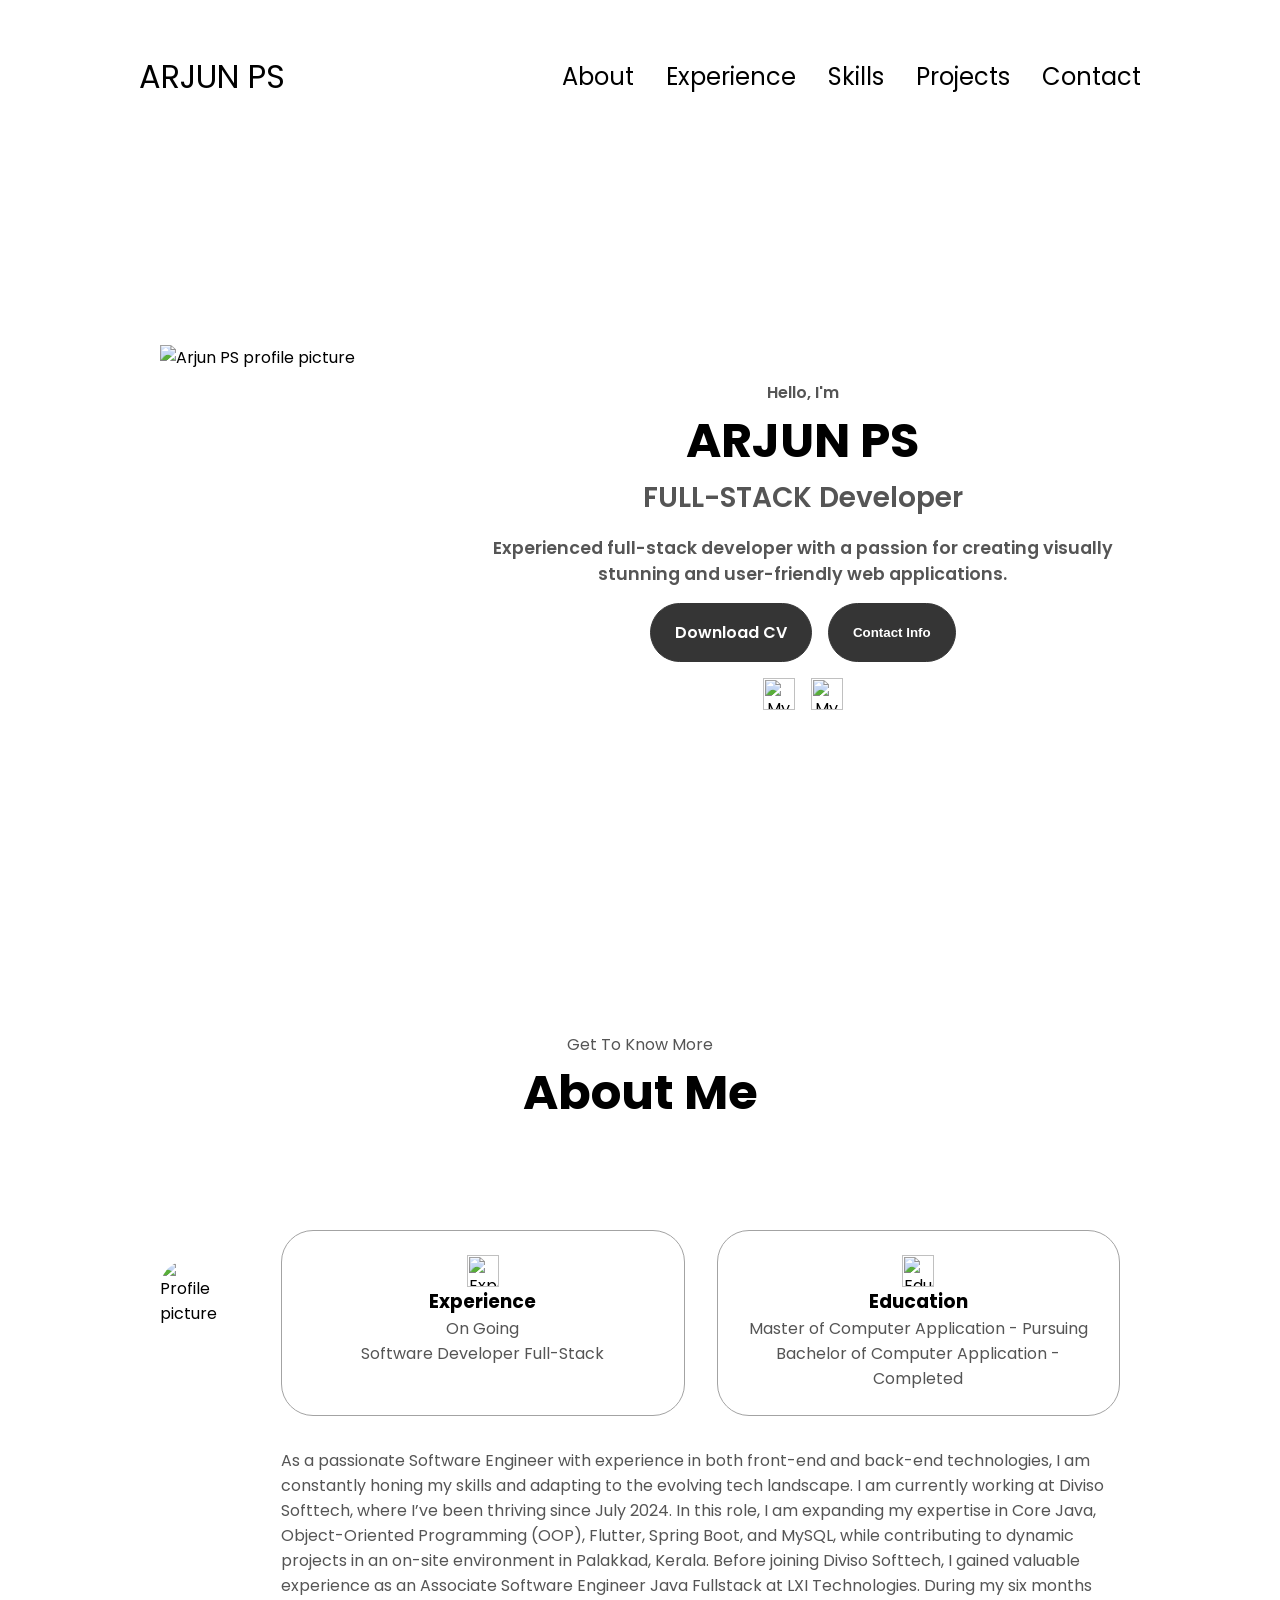
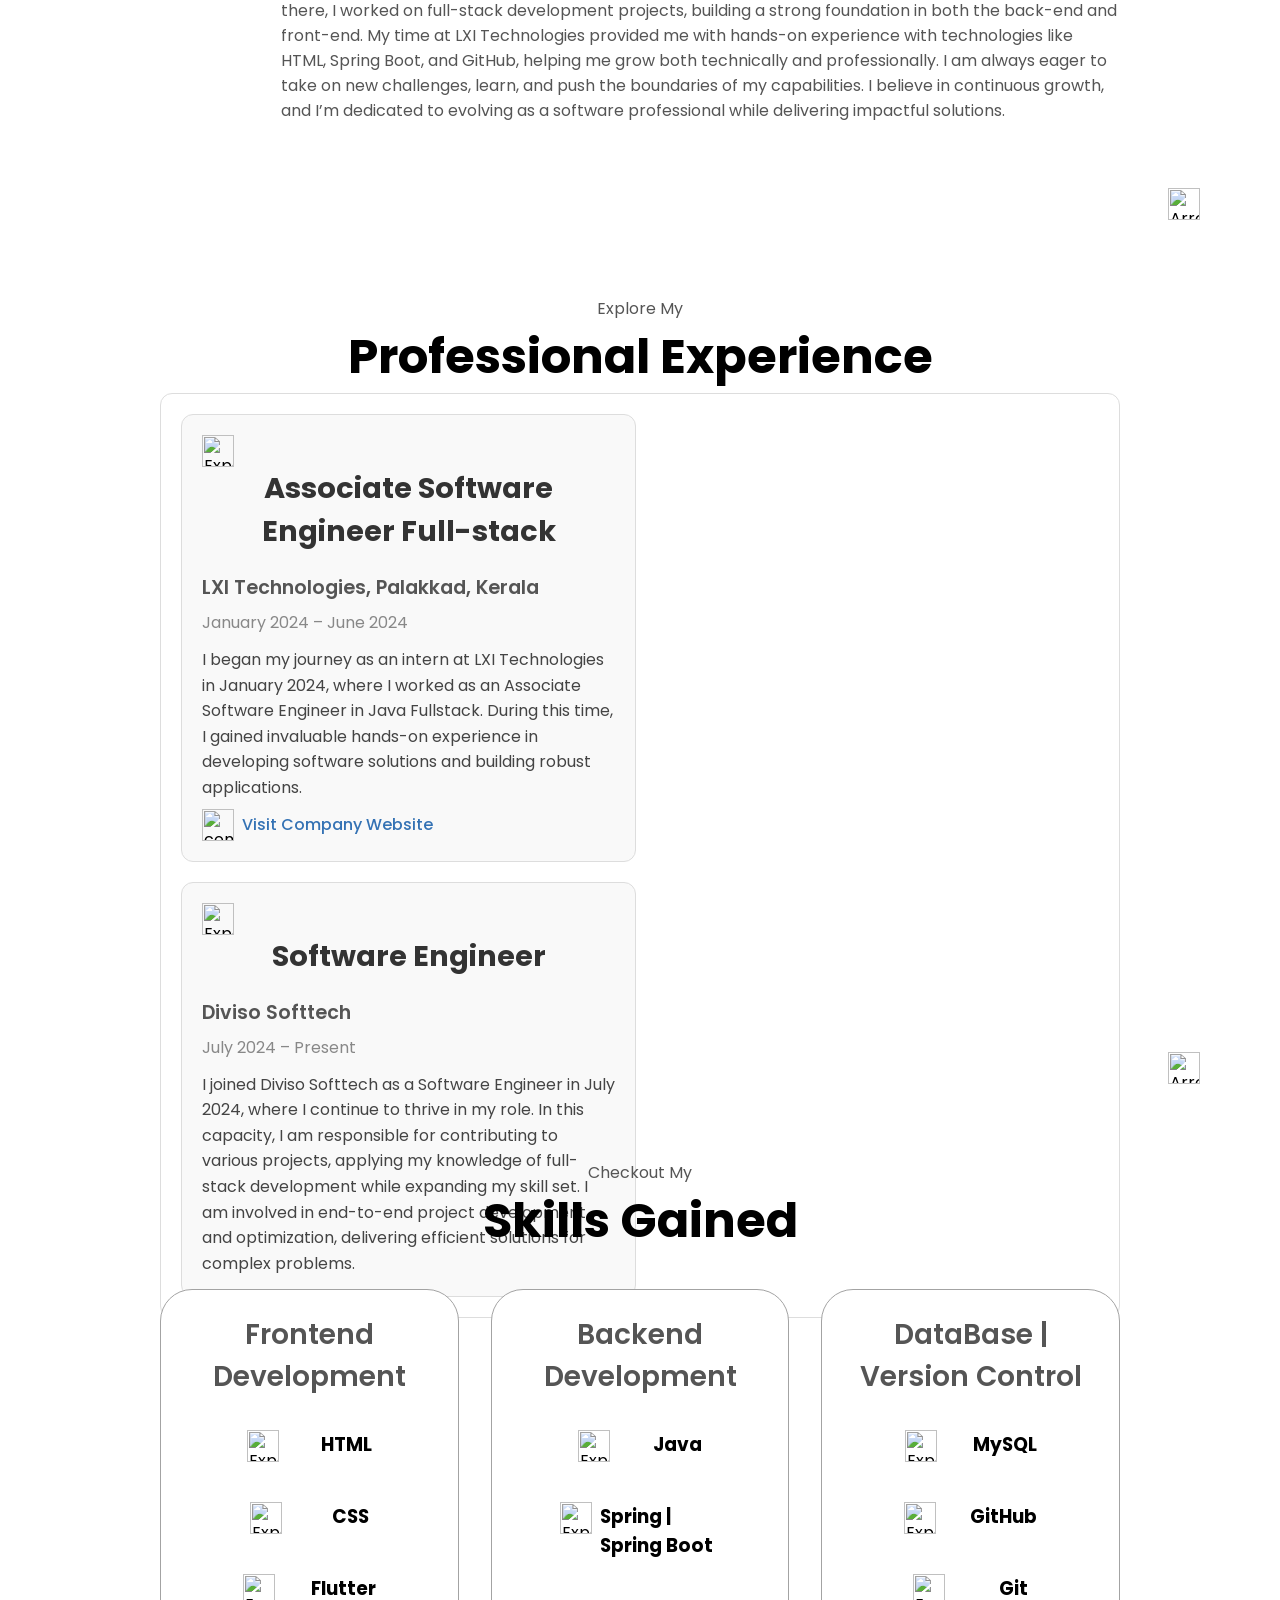
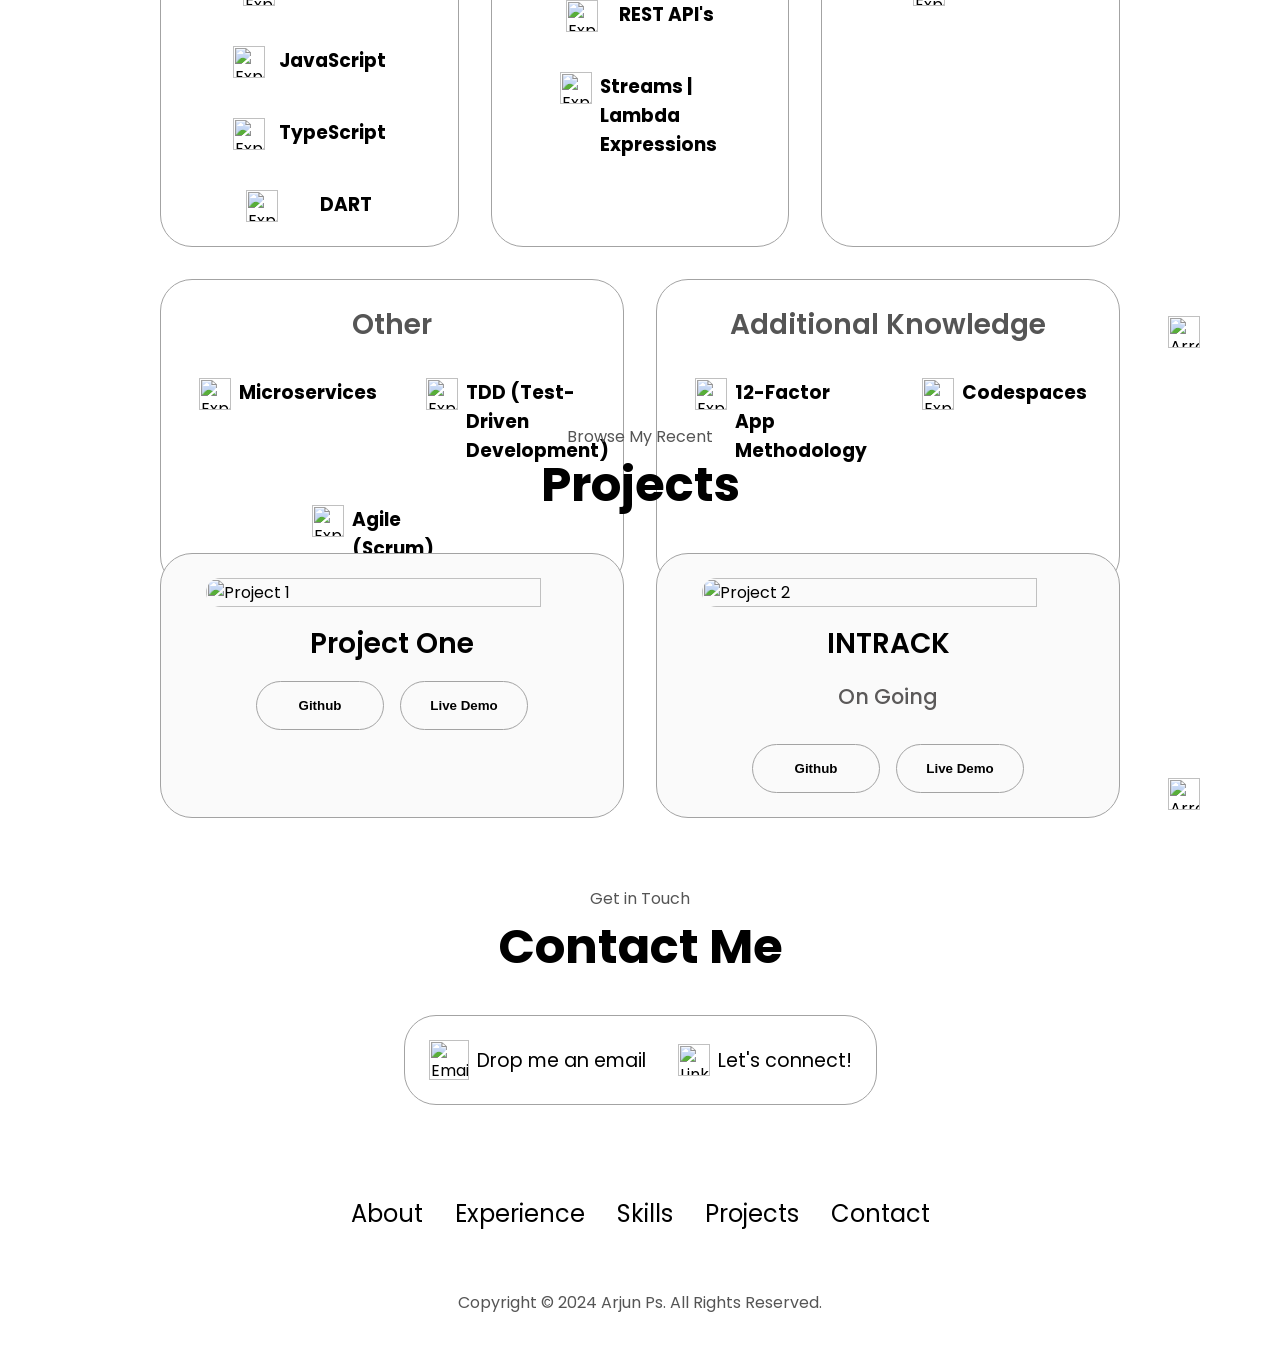
==== portfolioProf/src/main/resources/static/index.html @ aa5c96aa "portfolio updated" ====
<html>
  <head>
    <meta charset="UTF-8" />
    <meta http-equiv="X-UA-Compatible" content="IE=edge" />
    <meta name="viewport" content="width=device-width, initial-scale=1.0" />
    <title>Portfolio | ARJUN</title>
    <link rel="stylesheet" href="style.css" />
    <link rel="stylesheet" href="mediaqueries.css" />
  </head>
  <body>
    <nav id="desktop-nav">
      <div class="logo">ARJUN PS</div>
      <div>
        <ul class="nav-links">
          <li><a href="#about">About</a></li>
          <li><a href="#experience">Experience</a></li>
          <li><a href="#skills">Skills</a></li>
          <li><a href="#projects">Projects</a></li>
          <li><a href="#contact">Contact</a></li>
        </ul>
      </div>
    </nav>
    <nav id="hamburger-nav">
      <div class="logo">ARJUN</div>
      <div class="hamburger-menu">
        <div class="hamburger-icon" onclick="toggleMenu()">
          <span></span>
          <span></span>
          <span></span>
          <span></span>
        </div>
        <div class="menu-links">
          <li><a href="#about" onclick="toggleMenu()">About</a></li>
          <li><a href="#experience" onclick="toggleMenu()">Experience</a></li>
          <li><a href="#skills" onclick="toggleMenu()">Skills</a></li>
          <li><a href="#projects" onclick="toggleMenu()">Projects</a></li>
          <li><a href="#contact" onclick="toggleMenu()">Contact</a></li>
        </div>
      </div>
    </nav>
    <section id="profile">
      <div class="section__pic-container">
        <img src="/assets/profile-pic.png" alt="Arjun PS profile picture" />
      </div>
      <div class="section__text">
          <p class="section__text__p1">Hello, I'm</p>
          <h1 class="title">ARJUN PS</h1>
          <p class="section__text__p2">FULL-STACK Developer</p>
          <p class="section__text__p3">Experienced full-stack developer with a passion for creating visually stunning and user-friendly web applications.</p>
              <div class="btn-container">
                  <a href="/assets/Resume.ARJUN.pdf" class="btn btn-color-1" download="Resume_ARJUN.pdf"> Download CV </a>
                  <button class="btn btn-color-1" onclick="location.href='./#contact'"> Contact Info </button>
              </div>

        <div id="socials-container">
          <img
            src="/assets/linkedin.png"
            alt="My LinkedIn profile"
            class="icon"
            onclick="location.href='https://linkedin.com/in/arjun-ps-5a3890234'"
          />
          <img
            src="/assets/github.png"
            alt="My Github profile"
            class="icon"
            onclick="location.href='https://github.com/Arjun7945'"
          />
        </div>
      </div>
    </section>

    <!-- ABOUT SECTION -->

    <section id="about">
      <p class="section__text__p1">Get To Know More</p>
      <h1 class="title">About Me</h1>
      <div class="section-container">
        <div class="section__pic-container">
          <img
            src="/assets/about-pic.jpg"
            alt="Profile picture"
            class="about-pic"
          />
        </div>
        <div class="about-details-container">
          <div class="about-containers">
            <div class="details-container">
              <img
                src="/assets/experience.png"
                alt="Experience icon"
                class="icon"
              />
              <h3>Experience</h3>
              <p>On Going <br />Software Developer Full-Stack</p>
            </div>
            <div class="details-container">
              <img
                src="/assets/education.png"
                alt="Education icon"
                class="icon"
              />
              <h3>Education</h3>
              <p>Master of Computer Application - Pursuing<br />Bachelor of Computer Application - Completed</p>
            </div>
          </div>
          <div class="text-container">
            <p>
                As a passionate Software Engineer with experience in both front-end and back-end technologies, I am constantly honing my skills and adapting to the evolving tech landscape. I am currently working at Diviso Softtech, where I’ve been thriving since July 2024. In this role, I am expanding my expertise in Core Java, Object-Oriented Programming (OOP), Flutter, Spring Boot, and MySQL, while contributing to dynamic projects in an on-site environment in Palakkad, Kerala.
                Before joining Diviso Softtech, I gained valuable experience as an Associate Software Engineer Java Fullstack at LXI Technologies. During my six months there, I worked on full-stack development projects, building a strong foundation in both the back-end and front-end. My time at LXI Technologies provided me with hands-on experience with technologies like HTML, Spring Boot, and GitHub, helping me grow both technically and professionally.
                I am always eager to take on new challenges, learn, and push the boundaries of my capabilities. I believe in continuous growth, and I’m dedicated to evolving as a software professional while delivering impactful solutions.
            </p>
          </div>
        </div>
      </div>
      <img
        src="/assets/arrow.png"
        alt="Arrow icon"
        class="icon arrow"
        onclick="location.href='./#experience'"/>
    </section>

    <!-- EXPERIENCE SECTION -->

    <section id="experience">
      <p class="section__text__p1">Explore My</p>
      <h1 class="title">Professional Experience</h1>
      <div class="professional-experience">
          <div class="experience-container">
              <!-- FIRST EXPERIENCE -->
              <div class="experience-item">
                  <div class="experience-icon">
                      <img src="/assets/checkmark.png" alt="Experience Icon 1" class="icon">
                  </div>
                  <div class="experience-content">
                      <h3 class="job-title">Associate Software Engineer Full-stack</h3>
                      <h4 class="company-name">LXI Technologies, Palakkad, Kerala</h4>
                      <p class="job-duration">January 2024 – June 2024</p>
                      <p class="job-description">
                          I began my journey as an intern at LXI Technologies in January 2024, where I worked as an Associate
                          Software Engineer in Java Fullstack. During this time, I gained invaluable hands-on experience in developing
                          software solutions and building robust applications.
                      </p>
                      <div class="company-info">
                        <img src="/assets/company.webp" alt="company logo" class="icon">
                        <a href="https://www.lxisoft.com" class="company-link" target="_blank">Visit Company Website</a>
                      </div>                      
                  </div>
              </div>
              <!-- SECOND EXPERIENCE -->
              <div class="experience-item">
                  <div class="experience-icon">
                      <img src="/assets/checkmark.png" alt="Experience Icon 2" class="icon">
                  </div>
                  <div class="experience-content">
                      <h3 class="job-title">Software Engineer</h3>
                      <h4 class="company-name">Diviso Softtech</h4>
                      <p class="job-duration">July 2024 – Present</p>
                      <p class="job-description">
                          I joined Diviso Softtech as a Software Engineer in July 2024, where I continue to thrive in my role.
                          In this capacity, I am responsible for contributing to various projects, applying my knowledge of
                          full-stack development while expanding my skill set. I am involved in end-to-end project development
                          and optimization, delivering efficient solutions for complex problems.
                      </p>
                  </div>
              </div>
          </div>
      </div>
      <img
      src="/assets/arrow.png"
      alt="Arrow icon"
      class="icon arrow experience-arrow"
      onclick="location.href='./#skills'"
    />    
  </section>

      <!-- SKILLS SECTION -->

<section id="skills">
  <p class="section__text__p1">Checkout My</p>
  <h1 class="title">Skills Gained</h1>
  <div class="experience-details-container">
    <div class="about-containers">
      <div class="details-container">
        <h2 class="experience-sub-title">Frontend Development</h2>
        <div class="article-container">
          <article>
            <img src="/assets/checkmark.png" alt="Experience icon" class="icon" />
            <div>
              <h3>HTML</h3>
            </div>
          </article>
          <article>
            <img src="/assets/checkmark.png" alt="Experience icon" class="icon" />
            <div>
              <h3>CSS</h3>
            </div>
          </article>
          <article>
            <img src="/assets/checkmark.png" alt="Experience icon" class="icon" />
            <div>
              <h3>Flutter</h3>
            </div>
          </article>
          <article>
            <img src="/assets/checkmark.png" alt="Experience icon" class="icon" />
            <div>
              <h3>JavaScript</h3>
            </div>
          </article>
          <article>
            <img src="/assets/checkmark.png" alt="Experience icon" class="icon" />
            <div>
              <h3>TypeScript</h3>
            </div>
          </article>
          <article>
            <img src="/assets/checkmark.png" alt="Experience icon" class="icon" />
            <div>
              <h3>DART</h3>
            </div>
          </article>
        </div>
      </div>

      <div class="details-container">
        <h2 class="experience-sub-title">Backend Development</h2>
        <div class="article-container">
          <article>
            <img src="/assets/checkmark.png" alt="Experience icon" class="icon" />
            <div>
              <h3>Java</h3>
            </div>
          </article>
          <article>
            <img src="/assets/checkmark.png" alt="Experience icon" class="icon" />
            <div>
              <h3>Spring | Spring Boot</h3>
            </div>
          </article>
          <article>
            <img src="/assets/checkmark.png" alt="Experience icon" class="icon" />
            <div>
              <h3>REST API's</h3>

            </div>
          </article>
          <article>
            <img src="/assets/checkmark.png" alt="Experience icon" class="icon" />
            <div>
              <h3>Streams | Lambda Expressions</h3>
            </div>
          </article>
        </div>
      </div>

      <div class="details-container">
        <h2 class="experience-sub-title">DataBase | Version Control</h2>
        <div class="article-container">
          <article>
            <img src="/assets/checkmark.png" alt="Experience icon" class="icon" />
            <div>
              <h3>MySQL</h3>
            </div>
          </article>
          <article>
            <img src="/assets/checkmark.png" alt="Experience icon" class="icon" />
            <div>
              <h3>GitHub</h3>
            </div>
          </article>
          <article>
            <img src="/assets/checkmark.png" alt="Experience icon" class="icon" />
            <div>
              <h3>Git</h3>
            </div>
          </article>
        </div>
      </div>

      <div class="details-container">
        <h2 class="experience-sub-title">Other</h2>
        <div class="article-container">
          <article>
            <img src="/assets/checkmark.png" alt="Experience icon" class="icon" />
            <div>
              <h3>Microservices</h3>
            </div>
          </article>
          <article>
            <img src="/assets/checkmark.png" alt="Experience icon" class="icon" />
            <div>
              <h3>TDD (Test-Driven Development)</h3>
            </div>
          </article>
          <article>
            <img src="/assets/checkmark.png" alt="Experience icon" class="icon" />
            <div>
              <h3>Agile (Scrum)</h3>
            </div>
          </article>
        </div>
      </div>

      <div class="details-container">
        <h2 class="experience-sub-title">Additional Knowledge</h2>
        <div class="article-container">
          <article>
            <img src="/assets/checkmark.png" alt="Experience icon" class="icon" />
            <div>
              <h3>12-Factor App Methodology</h3>
            </div>
          </article>
          <article>
            <img src="/assets/checkmark.png" alt="Experience icon" class="icon" />
            <div>
              <h3>Codespaces</h3>
            </div>
          </article>
        </div>
      </div>
    </div>
    <img
    src="/assets/arrow.png"
    alt="Arrow icon"
    class="icon arrow"
    onclick="location.href='./#projects'"
  />
</section>

<!-- PROJECT SECTION -->
<section id="projects">
  <p class="section__text__p1">Browse My Recent</p>
  <h1 class="title">Projects</h1>
  <div class="experience-details-container">
    <div class="about-containers">
      <div class="details-container color-container">
        <div class="article-container">
          <img src="/assets/project-4.webp" alt="Project 1" class="project-img" />
        </div>
        <h2 class="experience-sub-title project-title">Project One</h2>
        <div class="btn-container">
          <button class="btn btn-color-2 project-btn" onclick="showPopupMessageForNEW()">
            Github
          </button>
          <button class="btn btn-color-2 project-btn" onclick="showPopupMessageForNEW()">
            Live Demo
          </button>
        </div>
      </div>
      <div class="details-container color-container">
        <div class="article-container">
          <img src="/assets/project-2.png" alt="Project 2" class="project-img" />
        </div>
        <h2 class="experience-sub-title project-title">INTRACK</h2>
        <h3 style="font-size: 1.3rem; font-weight: 500; color: rgb(91, 89, 89); margin-bottom: 2rem; text-align: center;"> On Going </h3>
        <div class="btn-container">
          <button class="btn btn-color-2 project-btn" onclick="showPopupMessageForIntrack()">
            Github
          </button>
          <button class="btn btn-color-2 project-btn" onclick="showPopupMessageForIntrack()">
            Live Demo
          </button>
        </div>
      </div>
    </div>
  </div>
  <img src="/assets/arrow.png" alt="Arrow icon" class="icon arrow" onclick="location.href='./#contact'" />
</section>

<!-- Custom Alert Modal -->
<div id="custom-alert" class="custom-alert">
  <div class="custom-alert-content">
    <span id="alert-message-text"></span>
    <span class="custom-alert-close" onclick="closeCustomAlert()">&#x2715;</span> <!-- Close button (X) -->
  </div>
</div>


<!-- CONTACT SECTION -->
<section id="contact">
  <p class="section__text__p1">Get in Touch</p>
  <h1 class="title">Contact Me</h1>
  <div class="contact-info-upper-container">
    <div class="contact-info-container">
      <img src="/assets/email.png" alt="Email icon" class="icon contact-icon email-icon" />
      <p><a href="mailto:arjunarjups111@gmail.com">Drop me an email</a></p>
    </div>
    <div class="contact-info-container">
      <img src="/assets/linkedin.png" alt="LinkedIn icon" class="icon contact-icon" />
      <p><a href="https://linkedin.com/in/arjun-ps-5a3890234" target="_blank">Let's connect!</a></p>
    </div>
  </div>
</section>
<footer>
  <nav>
    <div class="nav-links-container">
      <ul class="nav-links">
        <li><a href="#about">About</a></li>
        <li><a href="#experience">Experience</a></li>
        <li><a href="#skills">Skills</a></li>
        <li><a href="#projects">Projects</a></li>
        <li><a href="#contact">Contact</a></li>
      </ul>
    </div>
  </nav>
  <p>Copyright &#169; 2024 Arjun Ps. All Rights Reserved.</p>
</footer>
<script src="script.js"></script>
</body>
</html>
---- portfolioProf/src/main/resources/static/style.css ----
/* GENERAL */

@import url("https://fonts.googleapis.com/css2?family=Poppins:wght@300;400;500;600&display=swap");

* {
  margin: 0;
  padding: 0;
}

body {
  font-family: "Poppins", sans-serif;
}

html {
  scroll-behavior: smooth;
}

p {
  color: rgb(85, 85, 85);
}

/* TRANSITION */

a,
.btn {
  transition: all 300ms ease;
}

/* DESKTOP NAV */

nav,
.nav-links {
  display: flex;
}

nav {
  justify-content: space-around;
  align-items: center;
  height: 17vh;
}

.nav-links {
  gap: 2rem;
  list-style: none;
  font-size: 1.5rem;
}

a {
  color: black;
  text-decoration: none;
  text-decoration-color: white;
}

a:hover {
  color: grey;
  text-decoration: underline;
  text-underline-offset: 1rem;
  text-decoration-color: rgb(181, 181, 181);
}

.logo {
  font-size: 2rem;
}

.logo:hover {
  cursor: default;
}

/* HAMBURGER MENU */

#hamburger-nav {
  display: none;
}

.hamburger-menu {
  position: relative;
  display: inline-block;
}

.hamburger-icon {
  display: flex;
  flex-direction: column;
  justify-content: space-between;
  height: 24px;
  width: 30px;
  cursor: pointer;
}

.hamburger-icon span {
  width: 100%;
  height: 2px;
  background-color: black;
  transition: all 0.3 ease-in-out;
}

.menu-links {
  position: absolute;
  top: 100%;
  right: 0;
  background-color: white;
  width: fit-content;
  max-height: 0;
  overflow: hidden;
  transition: all 0.3 ease-in-out;
}

.menu-links a {
  display: block;
  padding: 10px;
  text-align: center;
  font-size: 1.5rem;
  color: black;
  text-decoration: none;
  transition: all 0.3 ease-in-out;
}

.menu-links li {
  list-style: none;
}

.menu-links.open {
  max-height: 300px;
}

.hamburger-icon.open span:first-child {
  transform: rotate(45deg) translate(10px, 5px);
}

.hamburger-icon.open span:nth-child(2) {
  opacity: 0;
}

.hamburger-icon.open span:last-child {
  transform: rotate(-45deg) translate(10px, -5px);
}

.hamburger-icon span:first-child {
  transform: none;
}

.hamburger-icon span:first-child {
  opacity: 1;
}

.hamburger-icon span:first-child {
  transform: none;
}

/* SECTIONS */

section {
  padding-top: 4vh;
  height: 96vh;
  margin: 0 10rem;
  box-sizing: border-box;
  min-height: fit-content;
}

.section-container {
  display: flex;
}

/* PROFILE SECTION */

#profile {
  display: flex;
  justify-content: center;
  gap: 5rem;
  height: 80vh;
}

.section__pic-container {
  display: flex;
  height: 400px;
  width: 400px;
  margin: auto 0;
}

.section__text {
  align-self: center;
  text-align: center;
}

.section__text p {
  font-weight: 600;
}

.section__text__p1 {
  text-align: center;
}

.section__text__p2 {
  font-size: 1.75rem;
  margin-bottom: 1rem;
}
.section__text__p3 {
    font-size: 1.10rem;
    margin-bottom: 1rem;
}

.title {
  font-size: 3rem;
  text-align: center;
}

#socials-container {
  display: flex;
  justify-content: center;
  margin-top: 1rem;
  gap: 1rem;
}

/* ICONS */

.icon {
  cursor: pointer;
  height: 2rem;
}

/* BUTTONS */

.btn-container {
  display: flex;
  justify-content: center;
  gap: 1rem;
}

a.btn {
    text-decoration: none;
    display: inline-block; 
}
  
.btn {
  font-weight: 600;
  transition: all 300ms ease;
  padding: 1rem;
  width: 8rem;
  border-radius: 2rem;
}

.btn-color-1,
.btn-color-2 {
  border: rgb(53, 53, 53) 0.1rem solid;
}

.btn-color-1:hover,
.btn-color-2:hover {
  cursor: pointer;
}

.btn-color-1,
.btn-color-2:hover {
  background: rgb(53, 53, 53);
  color: white;
}

.btn-color-1:hover {
  background: rgb(0, 0, 0);
}

.btn-color-2 {
  background: none;
}

.btn-color-2:hover {
  border: rgb(255, 255, 255) 0.1rem solid;
}

.btn-container {
  gap: 1rem;
}

/* ABOUT SECTION */

#about {
  position: relative;
}

.about-containers {
  gap: 2rem;
  margin-bottom: 2rem;
  margin-top: 2rem;
}

.about-details-container {
  justify-content: center;
  flex-direction: column;
}

.about-containers,
.about-details-container {
  display: flex;
}

.about-pic {
  border-radius: 2rem;
}

.arrow {
  position: absolute;
  right: -5rem;
  bottom: 2.5rem;
}

.details-container {
  padding: 1.5rem;
  flex: 1;
  background: white;
  border-radius: 2rem;
  border: rgb(53, 53, 53) 0.1rem solid;
  border-color: rgb(163, 163, 163);
  text-align: center;
}

.section-container {
  gap: 4rem;
  height: 80%;
}

.section__pic-container {
  height: 400px;
  width: 400px;
  margin: auto 0;
}

/* EXPERIENCE SECTION */

#experience {
  position: relative;
}
#skills {
  position: relative;
}
.experience-sub-title {
  color: rgb(85, 85, 85);
  font-weight: 600;
  font-size: 1.75rem;
  margin-bottom: 2rem;
}

.experience-details-container {
  display: flex;
  justify-content: center;
  flex-direction: column;
}

.article-container {
  display: flex;
  text-align: initial;
  flex-wrap: wrap;
  flex-direction: row;
  gap: 2.5rem;
  justify-content: space-around;
}

article {
  display: flex;
  width: 10rem;
  justify-content: space-around;
  gap: 0.5rem;
}

article .icon {
  cursor: default;
}

/* PROJECTS SECTION */

#projects {
  position: relative;
}

.color-container {
  border-color: rgb(163, 163, 163);
  background: rgb(250, 250, 250);
}

.project-img {
  border-radius: 2rem;
  width: 90%;
  height: 90%;
}

.project-title {
  margin: 1rem;
  color: black;
}

.project-btn {
  color: black;
  border-color: rgb(163, 163, 163);
}

/* CONTACT */

#contact {
  display: flex;
  justify-content: center;
  flex-direction: column;
  height: 70vh;
}

.contact-info-upper-container {
  display: flex;
  justify-content: center;
  border-radius: 2rem;
  border: rgb(53, 53, 53) 0.1rem solid;
  border-color: rgb(163, 163, 163);
  background: (250, 250, 250);
  margin: 2rem auto;
  padding: 0.5rem;
}

.contact-info-container {
  display: flex;
  align-items: center;
  justify-content: center;
  gap: 0.5rem;
  margin: 1rem;
}

.contact-info-container p {
  font-size: larger;
}

.contact-icon {
  cursor: default;
}

.email-icon {
  height: 2.5rem;
}

/* FOOTER SECTION */

footer {
  height: 26vh;
  margin: 0 1rem;
}

footer p {
  text-align: center;
}

@media screen and (max-width: 1400px) {
    #profile {
      height: 83vh;
      margin-bottom: 6rem;
    }
    .about-containers {
      flex-wrap: wrap;
    }
    #contact,
    #projects {
      height: fit-content;
    }
  }
  
  @media screen and (max-width: 1200px) {
    #desktop-nav {
      display: none;
    }
    #hamburger-nav {
      display: flex;
    }
    #experience,
    .experience-details-container {
      margin-top: 2rem;
    }
    #profile,
    .section-container {
      display: block;
    }
    .arrow {
      display: none;
    }
    section,
    .section-container {
      height: fit-content;
    }
    section {
      margin: 0 5%;
    }
    .section__pic-container {
      width: 275px;
      height: 275px;
      margin: 0 auto 2rem;
    }
    .about-containers {
      margin-top: 0;
    }
  }
  
  @media screen and (max-width: 600px) {
    #contact,
    footer {
      height: 40vh;
    }
    #profile {
      height: 83vh;
      margin-bottom: 0;
    }
    article {
      font-size: 1rem;
    }
    footer nav {
      height: fit-content;
      margin-bottom: 2rem;
    }
    .about-containers,
    .contact-info-upper-container,
    .btn-container {
      flex-wrap: wrap;
    }
    .contact-info-container {
      margin: 0;
    }
    .contact-info-container p,
    .nav-links li a {
      font-size: 1rem;
    }
    .experience-sub-title {
      font-size: 1.25rem;
    }
    .logo {
      font-size: 1.5rem;
    }
    .nav-links {
      flex-direction: column;
      gap: 0.5rem;
      text-align: center;
    }
    .section__pic-container {
      width: auto;
      height: 46vw;
      justify-content: center;
    }
    .section__text__p2 {
      font-size: 1.25rem;
    }
    .title {
      font-size: 2rem;
    }
    .text-container {
      text-align: justify;
    }
  }

/* The modal background */
.custom-alert {
  display: none; /* Initially hidden */
  position: fixed;
  z-index: 9999;
  left: 0;
  top: 0;
  width: 100%;
  height: 100%;
  background-color: rgba(0, 0, 0, 0.7); /* Dark background */
  justify-content: center;
  align-items: center;
  transition: opacity 0.3s ease;
}

/* Modal content */
.custom-alert-content {
  background-color: #fff;
  padding: 30px; /* Increased padding for larger box */
  border-radius: 12px; /* Rounded corners */
  width: 400px; /* Increased width */
  max-width: 90%; /* Ensure it's responsive */
  text-align: center;
  position: relative;
  box-shadow: 0 6px 12px rgba(0, 0, 0, 0.2); /* Larger shadow for depth */
  font-size: 1.2rem; /* Slightly larger font size */
  color: #333; /* Darker text color */
}

/* Close button (X) */
.custom-alert-close {
  position: absolute;
  top: 10px;
  right: 10px;
  font-size: 28px; /* Base font size */
  cursor: pointer;
  color: #ff4d4d; /* Red color for the X */
  background-color: transparent;
  border: none;
  padding: 5px;
  border-radius: 50%; /* Keep it round */
  transition: font-size 0.2s ease; /* Smooth transition for size */
}

.custom-alert-close:hover {
  font-size: 36px; /* Increase only font size on hover */
  color: #ff0000; /* Optionally change color on hover */
}

/* Display the alert */
.custom-alert.show {
  display: flex;
  opacity: 1; /* Show the popup */
  animation: fadeIn 0.3s ease-out;
}

/* Fade-in animation */
@keyframes fadeIn {
  from {
    opacity: 0;
  }
  to {
    opacity: 1;
  }
}

/* Alert message styling */
#alert-message-text {
  font-size: 1.4rem; /* Increase font size for better readability */
  font-weight: bold;
  color: #333;
  line-height: 1.5; /* Increase line height for better spacing */
}

/* Experience Section Styles */
#experience {
  position: relative;
}

/* Professional Experience */
.professional-experience {
  padding: 20px;
  border-radius: 12px;
  border: 1px solid #ddd;
}

.professional-experience h3 {
  text-align: center;
  font-size: 1.8em;
  margin-bottom: 20px;
  color: #333;
}

/* Experience Item Container */
.experience-container {
  display: flex;
  flex-wrap: wrap;
  gap: 20px;
  justify-content: space-between;
}

/* Individual Experience Item */
.experience-item {
  flex: 1 1 100%;
  max-width: 100%;
  padding: 20px;
  border: 1px solid #ddd;
  border-radius: 12px;
  background-color: #f9f9f9;
}

/* Styling for Job Title, Company, and Description */
.job-title {
  font-size: 1.5em;
  font-weight: 700;
  margin-bottom: 10px;
  color: #333;
}

.company-name {
  font-size: 1.2em;
  color: #555;
  font-weight: 600;
  margin-bottom: 8px;
}

.job-duration {
  font-size: 1em;
  color: #888;
  margin-bottom: 12px;
}

.job-description {
  font-size: 1em;
  line-height: 1.6;
  color: #444;
}

/* Responsive Design for Tablet */
@media only screen and (min-width: 600px) and (max-width: 1024px) {
  .experience-container {
      flex-direction: row;
      gap: 15px;
  }

  .experience-item {
      flex: 1 1 45%;
      max-width: 45%;
  }
}

/* Responsive Design for Desktop */
@media only screen and (min-width: 1025px) {
  .experience-container {
      flex-direction: row;
      justify-content: space-between;
  }

  .experience-item {
      flex: 1 1 45%;
      max-width: 45%;
  }
}

/* Remove underline from the link */
.company-link {
  text-decoration: none;
  color: #3472b4; /* or your preferred color */
  margin-left: 8px;
  font-weight: 500; /* Optional: make the link text a bit bolder */
}

/* Align logo and link horizontally */
.company-info {
  display: flex;
  align-items: center;
  margin-top: 8px; /* Optional: adjust spacing between description and company info */
}
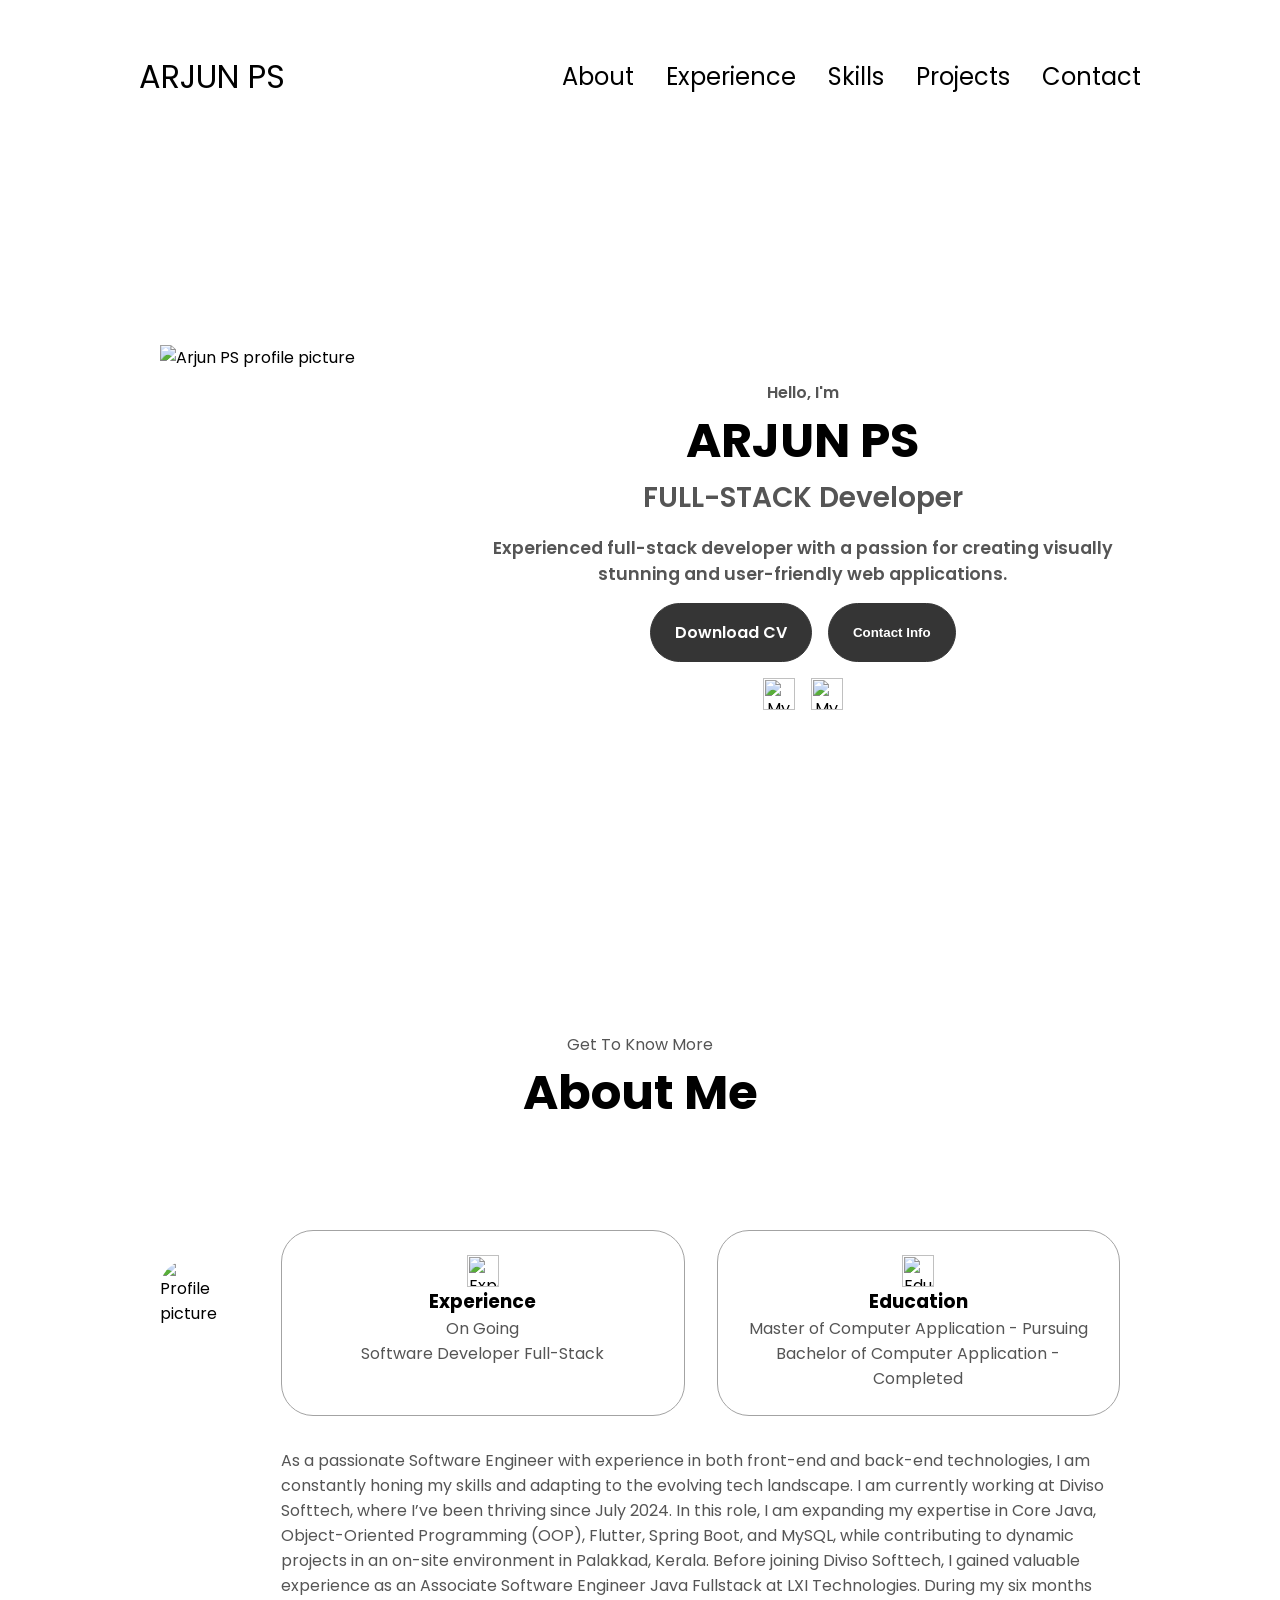
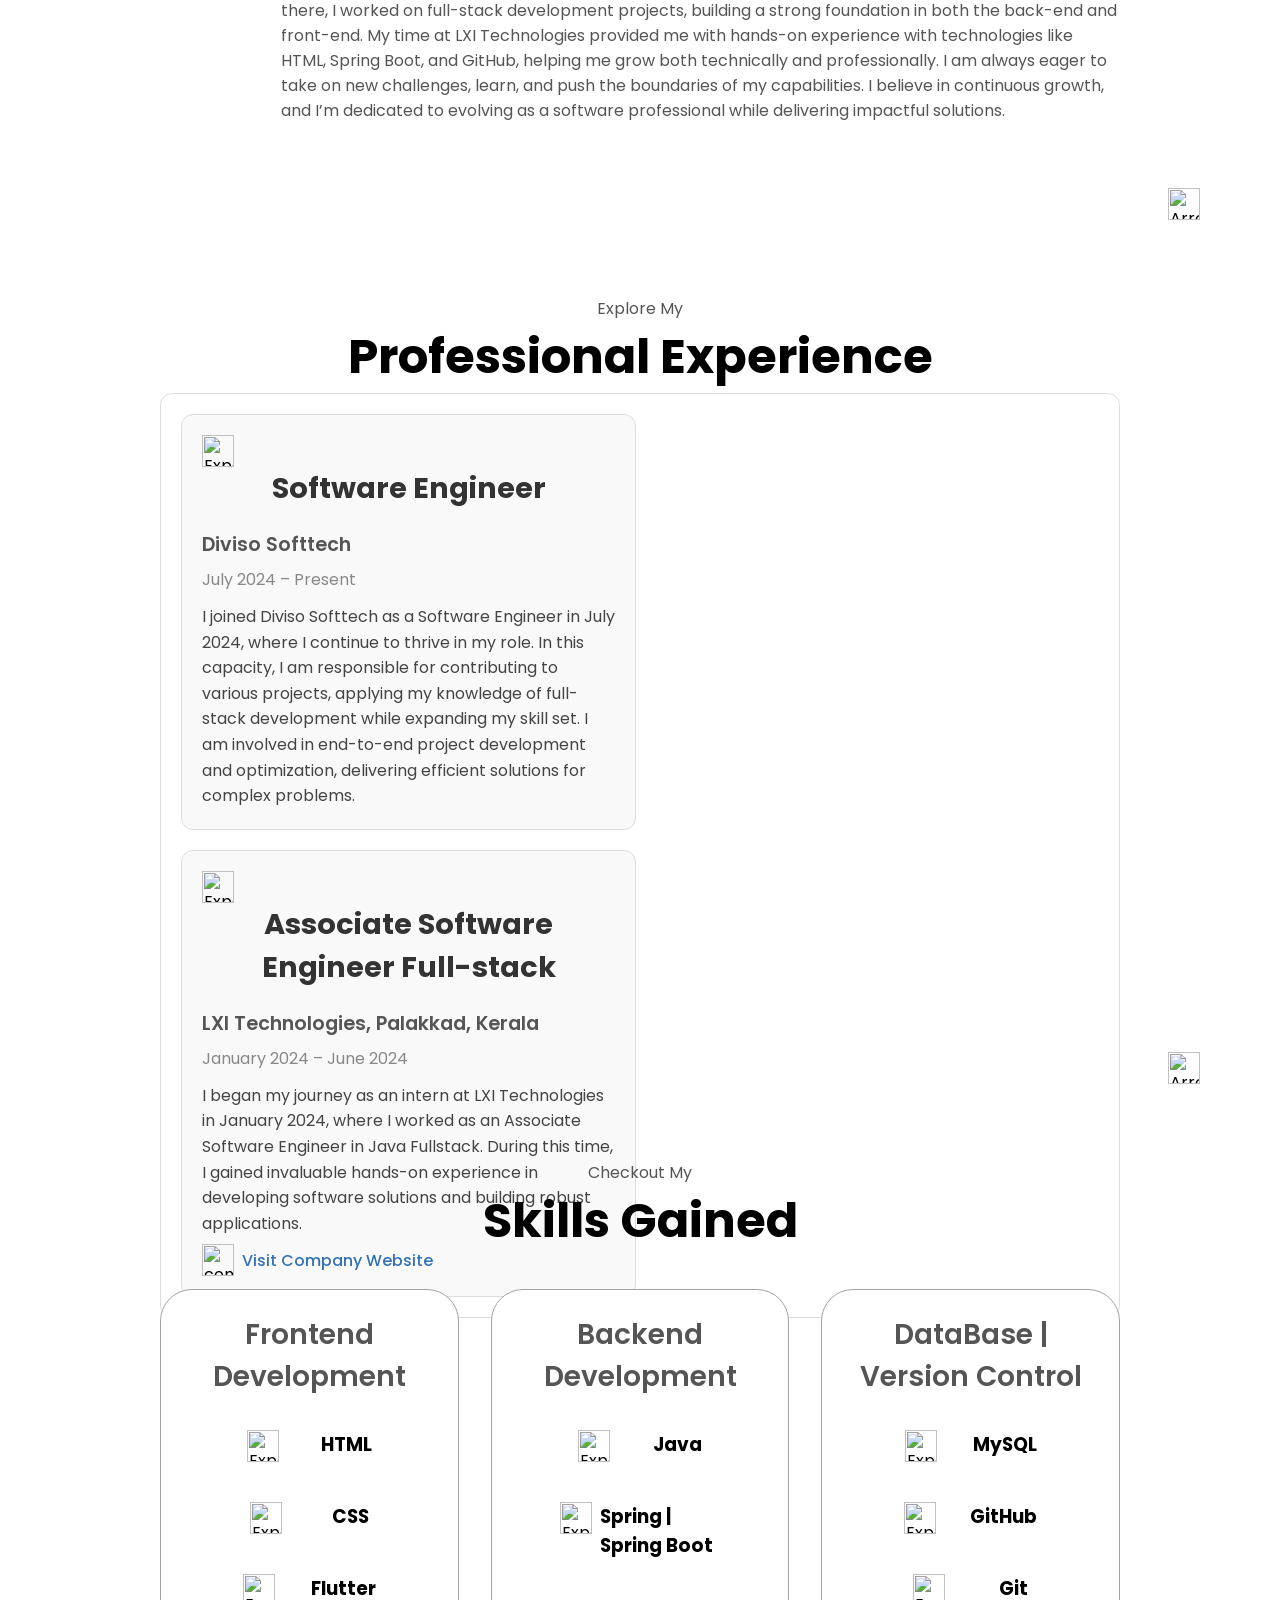
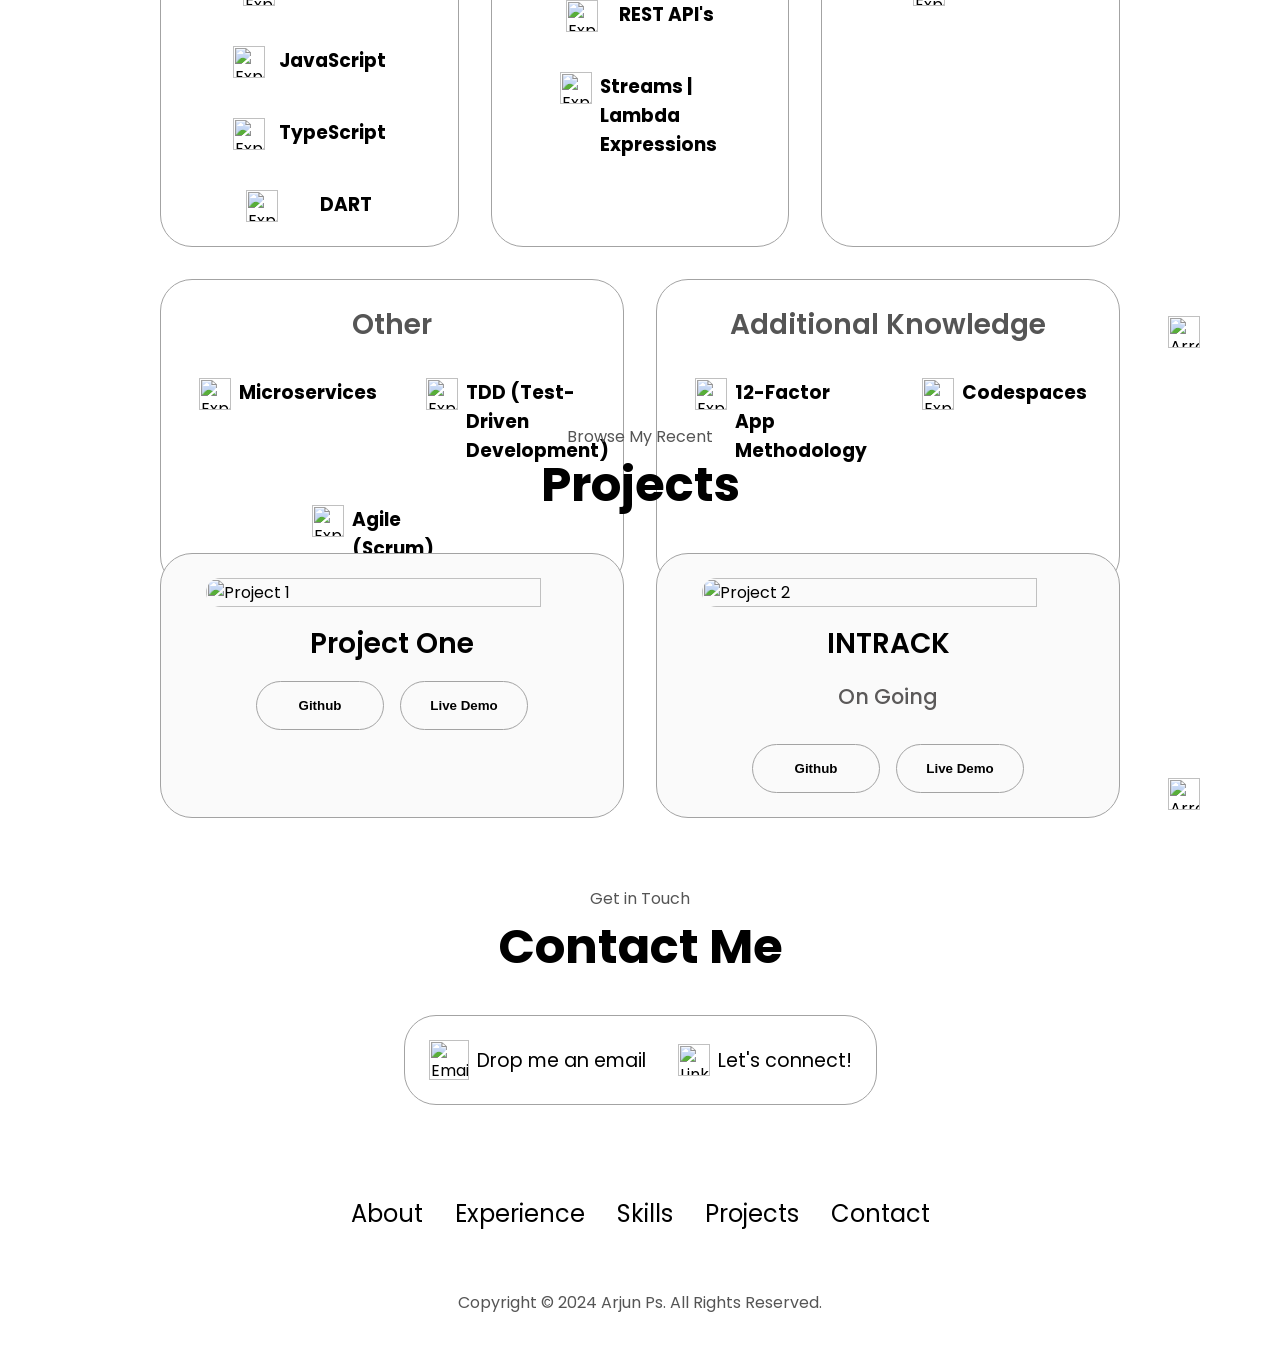
==== commit 46a467a5: "next update on portfolio" ====
--- a/portfolioProf/src/main/resources/static/index.html
+++ b/portfolioProf/src/main/resources/static/index.html
@@ -5,7 +5,6 @@
     <meta name="viewport" content="width=device-width, initial-scale=1.0" />
     <title>Portfolio | ARJUN</title>
     <link rel="stylesheet" href="style.css" />
-    <link rel="stylesheet" href="mediaqueries.css" />
   </head>
   <body>
     <nav id="desktop-nav">
@@ -128,41 +127,41 @@
           <div class="experience-container">
               <!-- FIRST EXPERIENCE -->
               <div class="experience-item">
-                  <div class="experience-icon">
-                      <img src="/assets/checkmark.png" alt="Experience Icon 1" class="icon">
-                  </div>
-                  <div class="experience-content">
-                      <h3 class="job-title">Associate Software Engineer Full-stack</h3>
-                      <h4 class="company-name">LXI Technologies, Palakkad, Kerala</h4>
-                      <p class="job-duration">January 2024 – June 2024</p>
-                      <p class="job-description">
-                          I began my journey as an intern at LXI Technologies in January 2024, where I worked as an Associate
-                          Software Engineer in Java Fullstack. During this time, I gained invaluable hands-on experience in developing
-                          software solutions and building robust applications.
-                      </p>
-                      <div class="company-info">
-                        <img src="/assets/company.webp" alt="company logo" class="icon">
-                        <a href="https://www.lxisoft.com" class="company-link" target="_blank">Visit Company Website</a>
-                      </div>                      
-                  </div>
-              </div>
+                <div class="experience-icon">
+                    <img src="/assets/checkmark.png" alt="Experience Icon 2" class="icon">
+                </div>
+                <div class="experience-content">
+                    <h3 class="job-title">Software Engineer</h3>
+                    <h4 class="company-name">Diviso Softtech</h4>
+                    <p class="job-duration">July 2024 – Present</p>
+                    <p class="job-description">
+                        I joined Diviso Softtech as a Software Engineer in July 2024, where I continue to thrive in my role.
+                        In this capacity, I am responsible for contributing to various projects, applying my knowledge of
+                        full-stack development while expanding my skill set. I am involved in end-to-end project development
+                        and optimization, delivering efficient solutions for complex problems.
+                    </p>
+                </div>
+            </div>
               <!-- SECOND EXPERIENCE -->
               <div class="experience-item">
-                  <div class="experience-icon">
-                      <img src="/assets/checkmark.png" alt="Experience Icon 2" class="icon">
-                  </div>
-                  <div class="experience-content">
-                      <h3 class="job-title">Software Engineer</h3>
-                      <h4 class="company-name">Diviso Softtech</h4>
-                      <p class="job-duration">July 2024 – Present</p>
-                      <p class="job-description">
-                          I joined Diviso Softtech as a Software Engineer in July 2024, where I continue to thrive in my role.
-                          In this capacity, I am responsible for contributing to various projects, applying my knowledge of
-                          full-stack development while expanding my skill set. I am involved in end-to-end project development
-                          and optimization, delivering efficient solutions for complex problems.
-                      </p>
-                  </div>
-              </div>
+                <div class="experience-icon">
+                    <img src="/assets/checkmark.png" alt="Experience Icon 1" class="icon">
+                </div>
+                <div class="experience-content">
+                    <h3 class="job-title">Associate Software Engineer Full-stack</h3>
+                    <h4 class="company-name">LXI Technologies, Palakkad, Kerala</h4>
+                    <p class="job-duration">January 2024 – June 2024</p>
+                    <p class="job-description">
+                        I began my journey as an intern at LXI Technologies in January 2024, where I worked as an Associate
+                        Software Engineer in Java Fullstack. During this time, I gained invaluable hands-on experience in developing
+                        software solutions and building robust applications.
+                    </p>
+                    <div class="company-info">
+                      <img src="/assets/company.webp" alt="company logo" class="icon">
+                      <a href="https://www.lxisoft.com" class="company-link" target="_blank">Visit Company Website</a>
+                    </div>                      
+                </div>
+            </div>
           </div>
       </div>
       <img
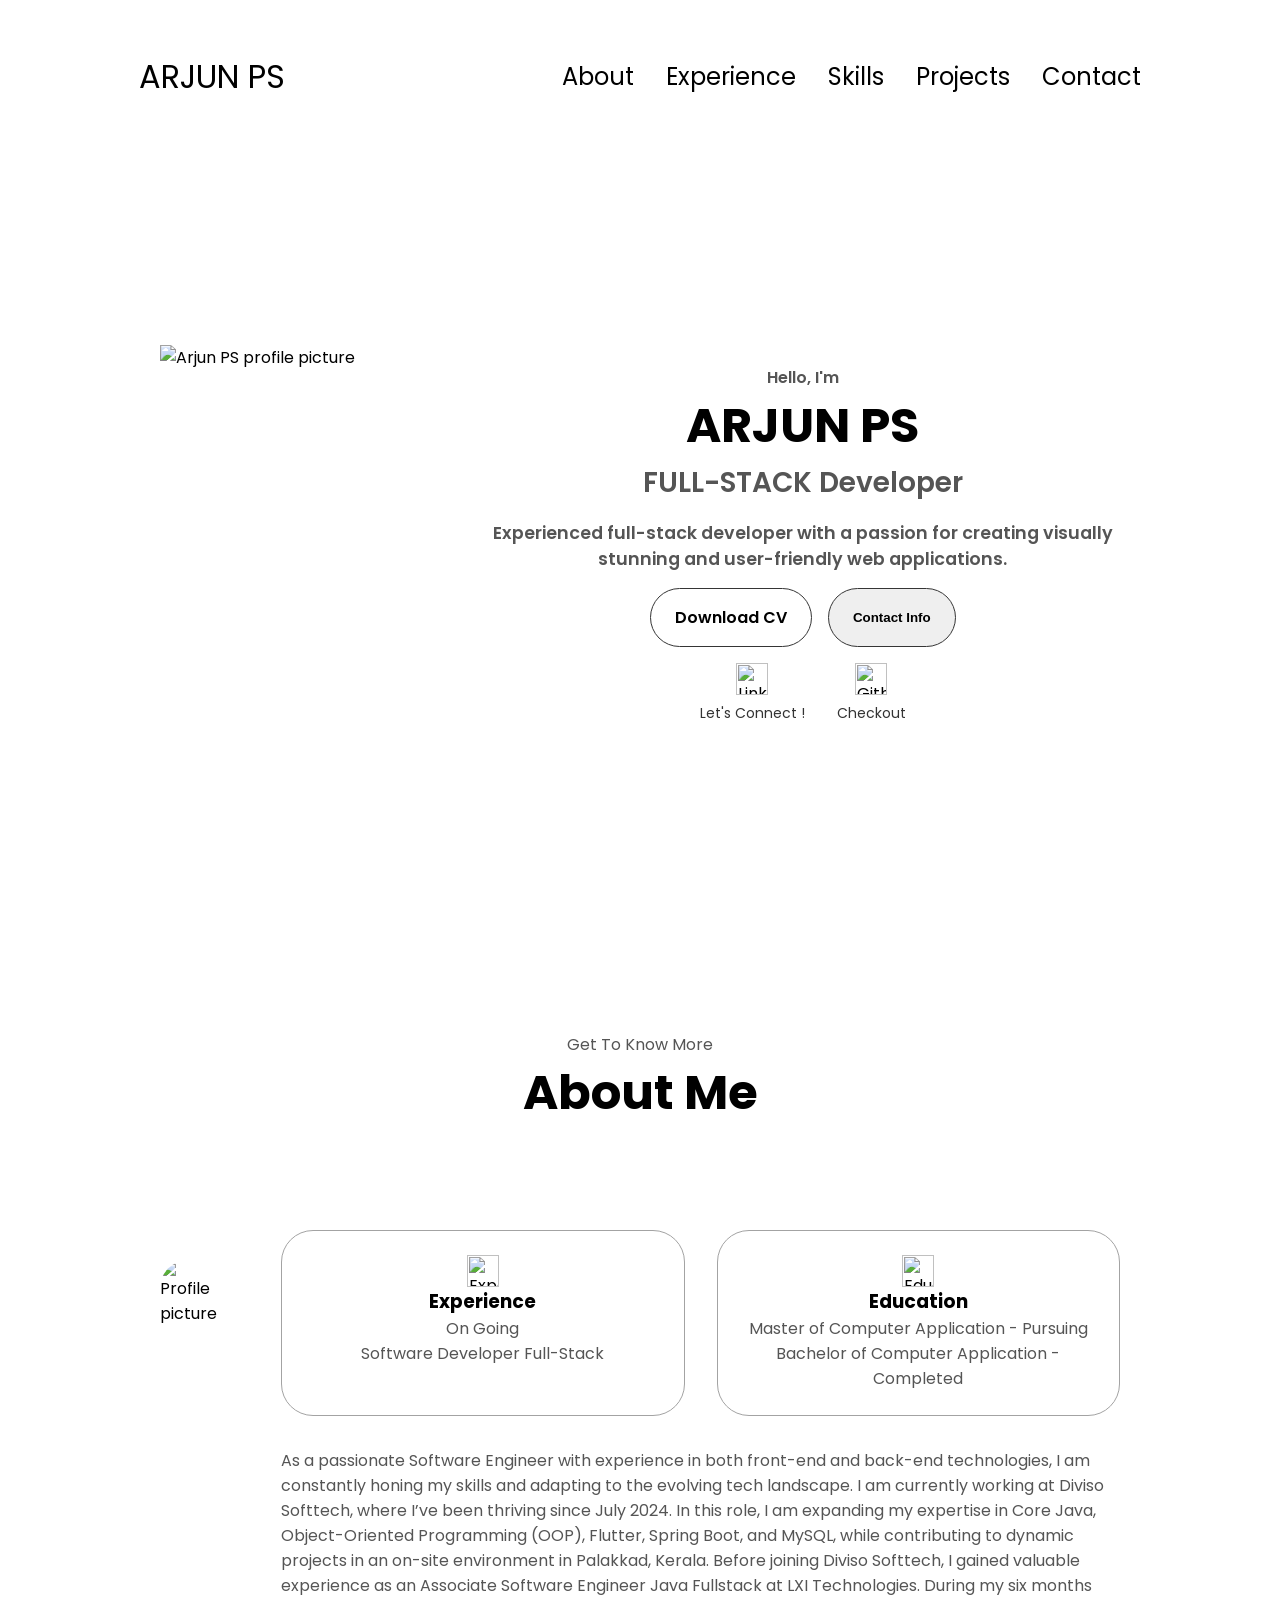
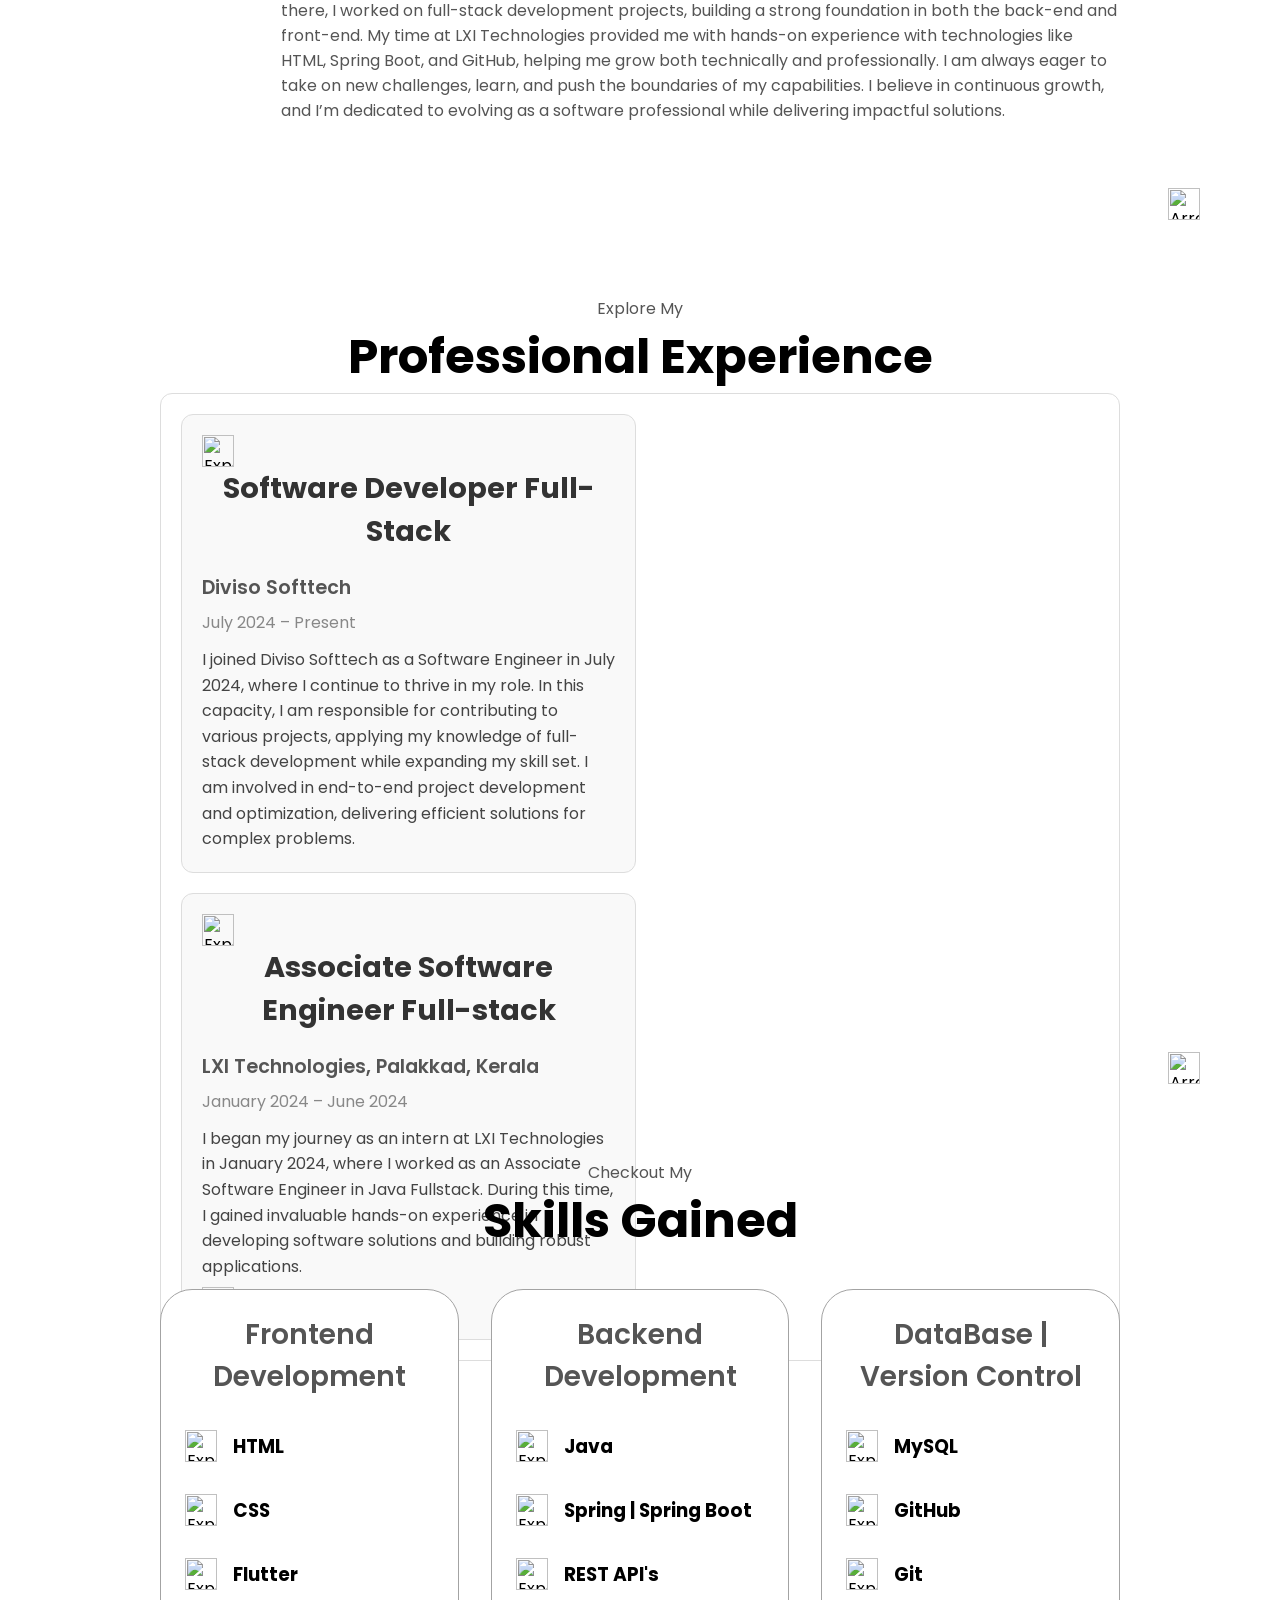
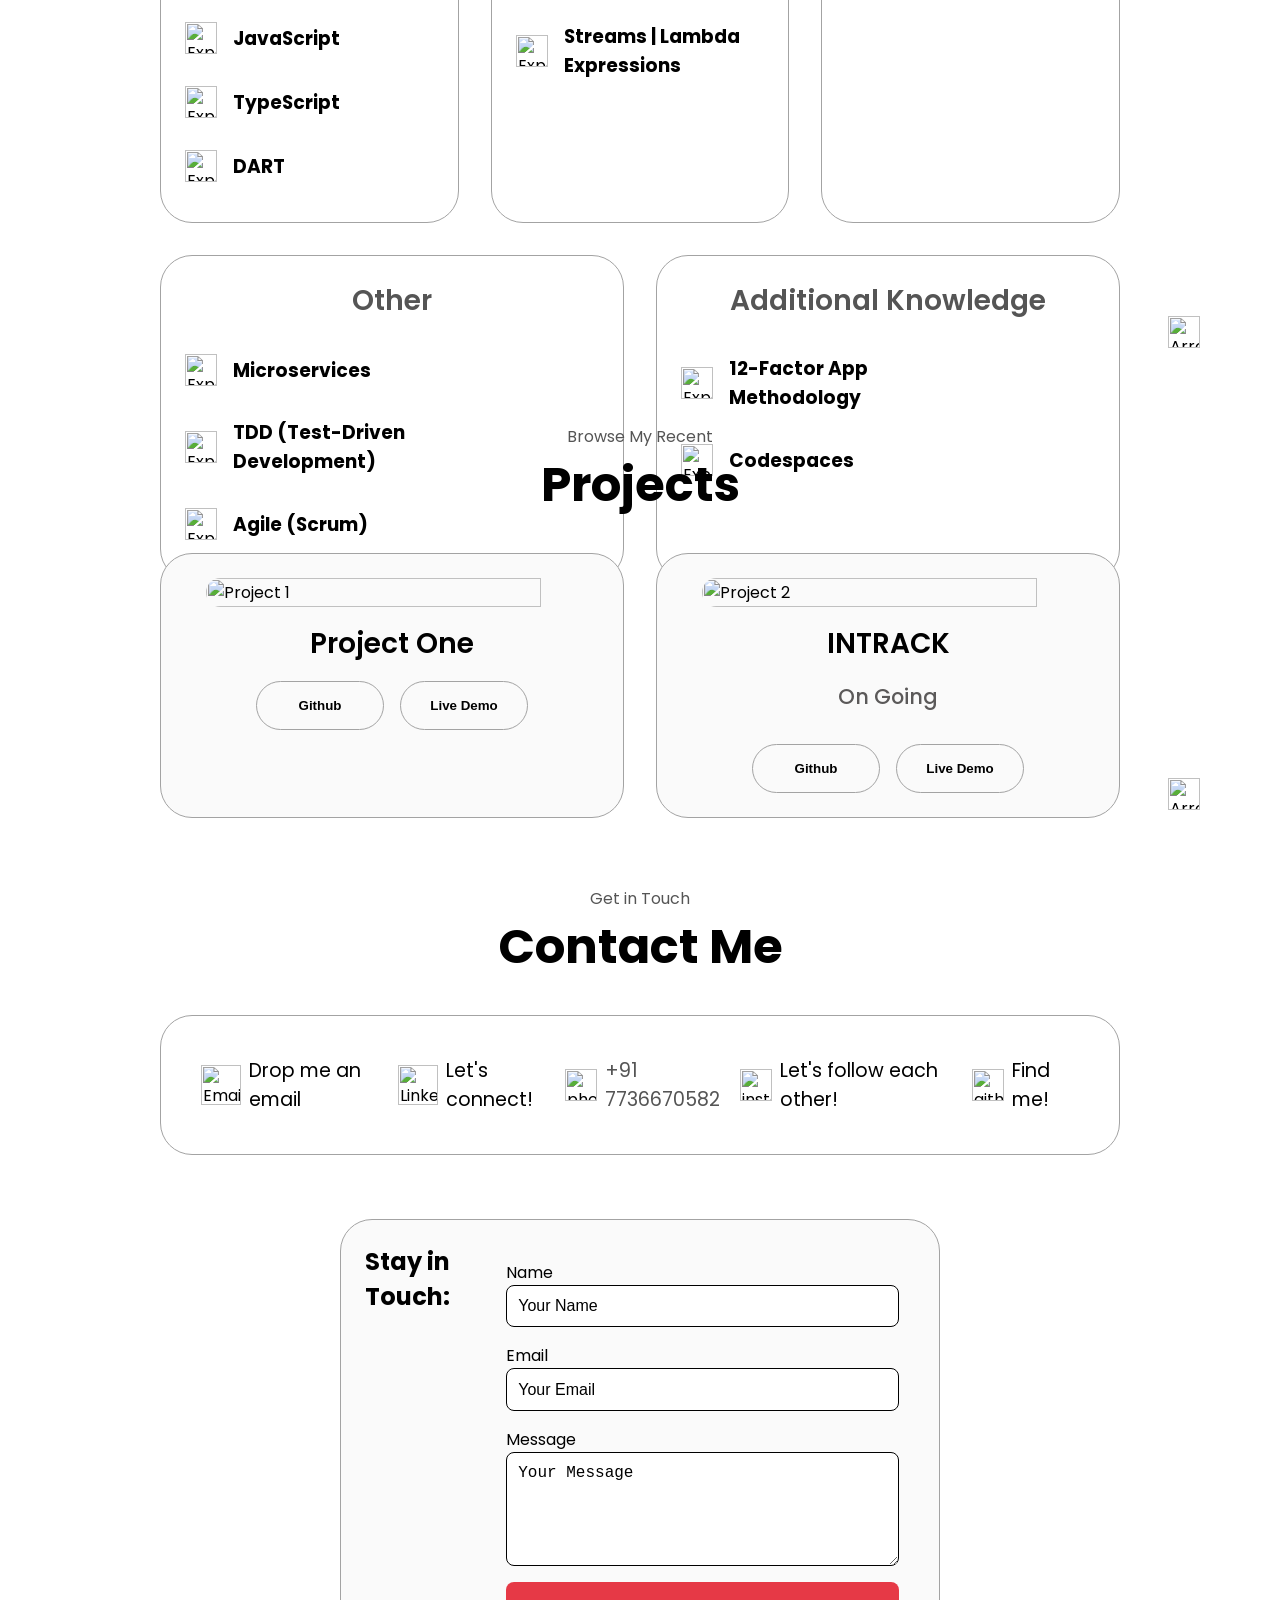
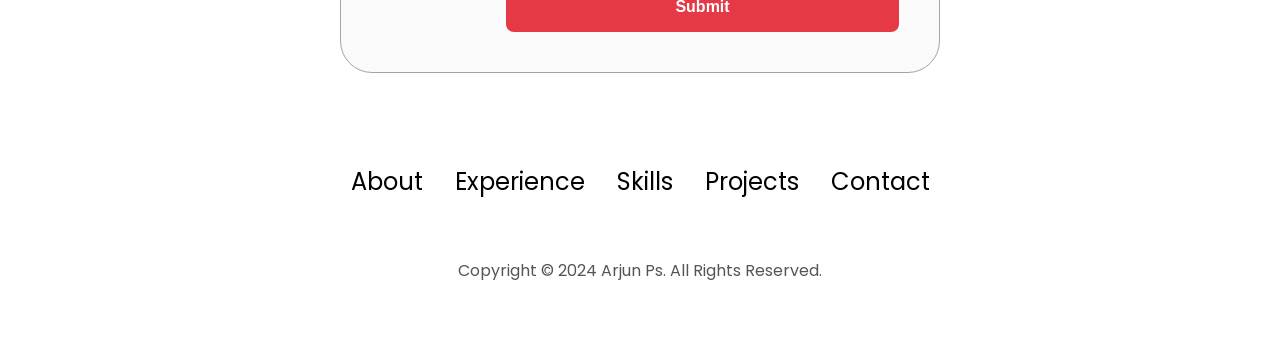
==== commit 568aa965: "portfolio updated on 18/12" ====
--- a/portfolioProf/src/main/resources/static/index.html
+++ b/portfolioProf/src/main/resources/static/index.html
@@ -47,24 +47,29 @@
           <p class="section__text__p2">FULL-STACK Developer</p>
           <p class="section__text__p3">Experienced full-stack developer with a passion for creating visually stunning and user-friendly web applications.</p>
               <div class="btn-container">
-                  <a href="/assets/Resume.ARJUN.pdf" class="btn btn-color-1" download="Resume_ARJUN.pdf"> Download CV </a>
+                  <a href="/assets/CV_Arjunps.pdf" class="btn btn-color-1" download="CV_Arjunps.pdf"> Download CV </a>
                   <button class="btn btn-color-1" onclick="location.href='./#contact'"> Contact Info </button>
               </div>
-
-        <div id="socials-container">
-          <img
-            src="/assets/linkedin.png"
-            alt="My LinkedIn profile"
-            class="icon"
-            onclick="location.href='https://linkedin.com/in/arjun-ps-5a3890234'"
-          />
-          <img
-            src="/assets/github.png"
-            alt="My Github profile"
-            class="icon"
-            onclick="location.href='https://github.com/Arjun7945'"
-          />
-        </div>
+              <div id="socials-container">
+                <div class="social">
+                  <img
+                    src="/assets/linkedin.png"
+                    alt="LinkedIn profile"
+                    class="icon"
+                    onclick="window.open('https://linkedin.com/in/arjun-ps-5a3890234', '_blank')"
+                  />
+                  <span>Let's Connect !</span>
+                </div>
+                <div class="social">
+                  <img
+                    src="/assets/github.png"
+                    alt="Github profile"
+                    class="icon"
+                    onclick="window.open('https://github.com/Arjun7945', '_blank')"
+                  />
+                  <span>Checkout</span>
+                </div>
+              </div> 
       </div>
     </section>
 
@@ -131,7 +136,7 @@
                     <img src="/assets/checkmark.png" alt="Experience Icon 2" class="icon">
                 </div>
                 <div class="experience-content">
-                    <h3 class="job-title">Software Engineer</h3>
+                    <h3 class="job-title">Software Developer Full-Stack</h3>
                     <h4 class="company-name">Diviso Softtech</h4>
                     <p class="job-duration">July 2024 – Present</p>
                     <p class="job-description">
@@ -181,39 +186,39 @@
     <div class="about-containers">
       <div class="details-container">
         <h2 class="experience-sub-title">Frontend Development</h2>
-        <div class="article-container">
-          <article>
-            <img src="/assets/checkmark.png" alt="Experience icon" class="icon" />
+        <div class="article-container for-skills">
+          <article>
+            <img src="/assets/checkmark.png" alt="Experience icon" class="icons" />
             <div>
               <h3>HTML</h3>
             </div>
           </article>
           <article>
-            <img src="/assets/checkmark.png" alt="Experience icon" class="icon" />
+            <img src="/assets/checkmark.png" alt="Experience icon" class="icons" />
             <div>
               <h3>CSS</h3>
             </div>
           </article>
           <article>
-            <img src="/assets/checkmark.png" alt="Experience icon" class="icon" />
+            <img src="/assets/checkmark.png" alt="Experience icon" class="icons" />
             <div>
               <h3>Flutter</h3>
             </div>
           </article>
           <article>
-            <img src="/assets/checkmark.png" alt="Experience icon" class="icon" />
+            <img src="/assets/checkmark.png" alt="Experience icon" class="icons" />
             <div>
               <h3>JavaScript</h3>
             </div>
           </article>
           <article>
-            <img src="/assets/checkmark.png" alt="Experience icon" class="icon" />
+            <img src="/assets/checkmark.png" alt="Experience icon" class="icons" />
             <div>
               <h3>TypeScript</h3>
             </div>
           </article>
           <article>
-            <img src="/assets/checkmark.png" alt="Experience icon" class="icon" />
+            <img src="/assets/checkmark.png" alt="Experience icon" class="icons" />
             <div>
               <h3>DART</h3>
             </div>
@@ -223,28 +228,28 @@
 
       <div class="details-container">
         <h2 class="experience-sub-title">Backend Development</h2>
-        <div class="article-container">
-          <article>
-            <img src="/assets/checkmark.png" alt="Experience icon" class="icon" />
+        <div class="article-container for-skills">
+          <article>
+            <img src="/assets/checkmark.png" alt="Experience icon" class="icons" />
             <div>
               <h3>Java</h3>
             </div>
           </article>
           <article>
-            <img src="/assets/checkmark.png" alt="Experience icon" class="icon" />
+            <img src="/assets/checkmark.png" alt="Experience icon" class="icons" />
             <div>
               <h3>Spring | Spring Boot</h3>
             </div>
           </article>
           <article>
-            <img src="/assets/checkmark.png" alt="Experience icon" class="icon" />
+            <img src="/assets/checkmark.png" alt="Experience icon" class="icons" />
             <div>
               <h3>REST API's</h3>
 
             </div>
           </article>
           <article>
-            <img src="/assets/checkmark.png" alt="Experience icon" class="icon" />
+            <img src="/assets/checkmark.png" alt="Experience icon" class="icons" />
             <div>
               <h3>Streams | Lambda Expressions</h3>
             </div>
@@ -254,21 +259,21 @@
 
       <div class="details-container">
         <h2 class="experience-sub-title">DataBase | Version Control</h2>
-        <div class="article-container">
-          <article>
-            <img src="/assets/checkmark.png" alt="Experience icon" class="icon" />
+        <div class="article-container for-skills">
+          <article>
+            <img src="/assets/checkmark.png" alt="Experience icon" class="icons" />
             <div>
               <h3>MySQL</h3>
             </div>
           </article>
           <article>
-            <img src="/assets/checkmark.png" alt="Experience icon" class="icon" />
+            <img src="/assets/checkmark.png" alt="Experience icon" class="icons" />
             <div>
               <h3>GitHub</h3>
             </div>
           </article>
           <article>
-            <img src="/assets/checkmark.png" alt="Experience icon" class="icon" />
+            <img src="/assets/checkmark.png" alt="Experience icon" class="icons" />
             <div>
               <h3>Git</h3>
             </div>
@@ -278,21 +283,21 @@
 
       <div class="details-container">
         <h2 class="experience-sub-title">Other</h2>
-        <div class="article-container">
-          <article>
-            <img src="/assets/checkmark.png" alt="Experience icon" class="icon" />
+        <div class="article-container for-skills">
+          <article>
+            <img src="/assets/checkmark.png" alt="Experience icon" class="icons" />
             <div>
               <h3>Microservices</h3>
             </div>
           </article>
           <article>
-            <img src="/assets/checkmark.png" alt="Experience icon" class="icon" />
+            <img src="/assets/checkmark.png" alt="Experience icon" class="icons" />
             <div>
               <h3>TDD (Test-Driven Development)</h3>
             </div>
           </article>
           <article>
-            <img src="/assets/checkmark.png" alt="Experience icon" class="icon" />
+            <img src="/assets/checkmark.png" alt="Experience icon" class="icons" />
             <div>
               <h3>Agile (Scrum)</h3>
             </div>
@@ -302,15 +307,15 @@
 
       <div class="details-container">
         <h2 class="experience-sub-title">Additional Knowledge</h2>
-        <div class="article-container">
-          <article>
-            <img src="/assets/checkmark.png" alt="Experience icon" class="icon" />
+        <div class="article-container for-skills">
+          <article>
+            <img src="/assets/checkmark.png" alt="Experience icon" class="icons" />
             <div>
               <h3>12-Factor App Methodology</h3>
             </div>
           </article>
           <article>
-            <img src="/assets/checkmark.png" alt="Experience icon" class="icon" />
+            <img src="/assets/checkmark.png" alt="Experience icon" class="icons" />
             <div>
               <h3>Codespaces</h3>
             </div>
@@ -377,16 +382,57 @@
 
 <!-- CONTACT SECTION -->
 <section id="contact">
+  <!-- Section Heading -->
   <p class="section__text__p1">Get in Touch</p>
   <h1 class="title">Contact Me</h1>
+  
+  <!-- Contact Info -->
   <div class="contact-info-upper-container">
     <div class="contact-info-container">
       <img src="/assets/email.png" alt="Email icon" class="icon contact-icon email-icon" />
       <p><a href="mailto:arjunarjups111@gmail.com">Drop me an email</a></p>
-    </div>
+  
+      <img src="/assets/linkedin.png" alt="LinkedIn icon" class="icon contact-icon linkedin-icon" />
+      <p><a href="https://linkedin.com/in/arjun-ps-5a3890234" target="_blank">Let's connect!</a></p>
+  
+      <img src="/assets/phone.png" alt="phone icon" class="icon contact-icon" />
+      <p>+91 7736670582</p>
+
+      <img src="/assets/instagram.png" alt="instagram icon" class="icon contact-icon" />
+      <p><a href="https://www.instagram.com/kingsten_350?igsh=eDIxeng3eWhoMjdw&utm_source=qr">Let's follow each other!</a></p>
+    
+      <img src="/assets/github.png" alt="github icon" class="icon contact-icon" />
+      <p><a href="https://github.com/Arjun7945" target="_blank">Find me!</a></p>
+    </div>
+  </div>
+  
+  <!-- Contact Form -->
+  <div class="contact-info-below-container">
+    <h2>Stay in Touch:</h2>
     <div class="contact-info-container">
-      <img src="/assets/linkedin.png" alt="LinkedIn icon" class="icon contact-icon" />
-      <p><a href="https://linkedin.com/in/arjun-ps-5a3890234" target="_blank">Let's connect!</a></p>
+      <form id="submit-to-google-sheet" method="POST" class="contact-form">
+        <div class="contact-form">
+          <label for="name">Name</label>
+          <input type="text" id="name" name="name" placeholder="Your Name" class="contact-input" required />
+        </div>
+  
+        <div class="contact-form">
+          <label for="email">Email</label>
+          <input type="email" id="email" name="email" placeholder="Your Email" class="contact-input" required />
+        </div>
+  
+        <div class="contact-form">
+          <label for="message">Message</label>
+          <textarea id="message" name="message" placeholder="Your Message" rows="5" class="contact-input" required></textarea>
+        </div>
+  
+        <button type="submit" class="contact-submit-btn">Submit</button>
+      </form>
+    </div>
+  
+    <!-- Info Bubble -->
+    <div class="info-bubble">
+      <p>Drop me a text to stay in touch.</p>
     </div>
   </div>
 </section>
@@ -405,5 +451,29 @@
   <p>Copyright &#169; 2024 Arjun Ps. All Rights Reserved.</p>
 </footer>
 <script src="script.js"></script>
+
+<script>
+  const scriptURL = 'https://script.google.com/macros/s/AKfycbz601J0TJZ1j0IrAqL5BW1F-ZMn3NR_zaHcMTC2MpFtUfYm0kWabPm5Rzj68srzBm3r1g/exec';
+  const form = document.getElementById('submit-to-google-sheet');
+
+  form.addEventListener('submit', e => {
+    e.preventDefault();
+
+    fetch(scriptURL, { method: 'POST', body: new FormData(form) })
+      .then(response => response.json())
+      .then(data => {
+        if (data.status === "success") {
+          alert("Thank you! Your response has been successfully delivered to Arjun.");
+          form.reset();
+        } else {
+          alert("Sorry! Your response could not be delivered to Arjun. Please try again later.");
+        }
+      })
+      .catch(error => {
+        alert("Error: " + error.message);
+      });
+  });
+</script>
+
 </body>
 </html>
--- a/portfolioProf/src/main/resources/static/style.css
+++ b/portfolioProf/src/main/resources/static/style.css
@@ -203,13 +203,6 @@
   text-align: center;
 }
 
-#socials-container {
-  display: flex;
-  justify-content: center;
-  margin-top: 1rem;
-  gap: 1rem;
-}
-
 /* ICONS */
 
 .icon {
@@ -248,7 +241,7 @@
   cursor: pointer;
 }
 
-.btn-color-1,
+.btn-color-1:hover,
 .btn-color-2:hover {
   background: rgb(53, 53, 53);
   color: white;
@@ -355,10 +348,36 @@
 
 article {
   display: flex;
-  width: 10rem;
-  justify-content: space-around;
-  gap: 0.5rem;
-}
+  flex-direction: row;
+  align-items: center; /* Ensures vertical alignment of the icon and text */
+  gap: 1rem;
+  width: 100%; /* Make it responsive */
+  max-width: 15rem; /* Controls maximum width */
+}
+
+.icons {
+  flex-shrink: 0; /* Prevent shrinking */
+  width: 2rem; /* Consistent icon size */
+  height: 2rem; /* Ensure square shape */
+  display: flex;
+  justify-content: center;
+  align-items: center;
+}
+
+.for-skills {
+  display: flex;
+  flex-direction: column;
+  gap: 1rem; /* Space between articles */
+}
+
+.article-container > article {
+  margin-bottom: 1rem; /* Adds space between each article */
+}
+
+.details-container {
+  flex: 1; /* Makes each section take available space */
+}
+
 
 article .icon {
   cursor: default;
@@ -398,6 +417,60 @@
   justify-content: center;
   flex-direction: column;
   height: 70vh;
+}
+
+/* Bubble-like Info Message */
+.info-bubble {
+  position: absolute;
+  bottom: 110%; /* Place bubble outside the top of the container */
+  left: 50%; /* Center horizontally relative to the container */
+  transform: translateX(-50%); /* Centering correction */
+  background-color: #ffffff; /* White bubble */
+  color: #000000; /* Text color */
+  border-radius: 1.5rem; /* Rounded corners */
+  box-shadow: 0px 2px 8px rgba(0, 0, 0, 0.1); /* Soft shadow for depth */
+  padding: 0.8rem 1.2rem;
+  font-size: 1rem;
+  opacity: 0; /* Hidden by default */
+  transition: opacity 0.3s ease; /* Smooth fade-in effect */
+  z-index: 10; /* Ensure it appears above everything */
+  width: fit-content; /* Adjusts to content size */
+  max-width: 250px;
+  text-align: center;
+}
+
+/* Triangle on the Bubble */
+.info-bubble::after {
+  content: "";
+  position: absolute;
+  top: 100%; /* Place triangle below the bubble */
+  left: 50%; /* Center horizontally */
+  transform: translateX(-50%); /* Center correction */
+  width: 0;
+  height: 0;
+  border-left: 10px solid transparent;
+  border-right: 10px solid transparent;
+  border-top: 10px solid #ffffff; /* Triangle color matches the bubble */
+}
+
+/* Hover Effect */
+.contact-info-below-container:hover .info-bubble {
+  opacity: 1; /* Show the bubble on hover */
+}
+
+/* Adjusting Contact Container */
+.contact-info-below-container {
+  position: relative; /* Allows positioning the bubble relative to this container */
+  display: flex;
+  justify-content: center;
+  border-radius: 2rem;
+  border: 0.1rem solid rgb(163, 163, 163);
+  background: #fafafa;
+  margin: 2rem auto;
+  padding: 1.5rem;
+  max-width: 600px;
+  width: 600px;
+  box-sizing: border-box;
 }
 
 .contact-info-upper-container {
@@ -408,7 +481,12 @@
   border-color: rgb(163, 163, 163);
   background: (250, 250, 250);
   margin: 2rem auto;
-  padding: 0.5rem;
+  padding: 1.5rem;
+}
+
+.contact-info-below-container:hover {
+  background-color: #e63946; /* Turns red on hover */
+  color: #ffffff; /* Optional: change text color for better contrast */
 }
 
 .contact-info-container {
@@ -417,6 +495,13 @@
   justify-content: center;
   gap: 0.5rem;
   margin: 1rem;
+  width: 100%;
+}
+
+
+.contact-info-container a:hover {
+  text-decoration: none; /* Ensures no underline on hover */
+  color: rgb(148, 148, 148);
 }
 
 .contact-info-container p {
@@ -429,6 +514,105 @@
 
 .email-icon {
   height: 2.5rem;
+}
+
+.linkedin-icon {
+  height: 2.5rem;
+  gap: 8rem;
+}
+
+.contact-form {
+  display: flex;
+  flex-direction: column;
+  width: 100%;
+  position: relative;
+}
+
+.contact-input {
+  background: #ffffff; /* Dark input fields */
+  color: #000000; /* White text */
+  border: 1px solid #000000;
+  border-radius: 0.5rem;
+  padding: 0.7rem;
+  margin-bottom: 1rem;
+  font-size: 1rem;
+}
+
+.contact-input::placeholder {
+  color: #000000; /* Light grey placeholder */
+}
+
+.contact-input:focus {
+  outline: 2px solid #ff0000; /* Red outline when focused */
+}
+
+.contact-submit-btn {
+  background: #e63946; /* Red button */
+  color: #ffffff;
+  font-size: 1rem;
+  font-weight: bold;
+  border: none;
+  border-radius: 0.5rem;
+  padding: 1rem;
+  cursor: pointer;
+  transition: background 0.3s ease;
+}
+
+.contact-submit-btn:hover {
+  background: #000000; /* Darker red on hover */
+}
+
+/* Media Queries for Responsive Layouts */
+
+/* Small Devices (Mobile Phones) */
+@media (max-width: 600px) {
+  .contact-info-below-container {
+    flex-direction: column; /* Stack content vertically */
+    padding: 1rem;
+    margin: 1rem auto;
+    width: 100%; /* Full width for mobile */
+  }
+
+  .contact-info-container {
+    flex-direction: column; /* Stack icons and text vertically */
+    gap: 0.8rem; /* Reduced gap for compact spacing */
+  }
+
+  .info-bubble {
+    font-size: 0.8rem; /* Reduced font size */
+    max-width: 200px; /* Adjusted bubble width */
+  }
+
+  .contact-input {
+    font-size: 0.9rem; /* Slightly smaller input font */
+    padding: 0.8rem; /* Adjusted padding for smaller screens */
+  }
+
+  .contact-submit-btn {
+    font-size: 0.9rem; /* Adjusted button font size */
+    padding: 0.8rem; /* Reduced padding for mobile */
+  }
+}
+
+
+/* Medium Devices (Tablets) */
+@media (max-width: 600px) {
+  .contact-info-below-container {
+    flex-direction: column; /* Stack content vertically */
+    padding: 1rem;
+    margin: 1rem auto;
+    width: 100%; /* Full width for mobile */
+  }
+
+  .contact-input {
+    font-size: 1rem;
+    padding: 1.2rem;
+  }
+
+  .contact-submit-btn {
+    font-size: 1rem;
+    padding: 1rem;
+  }
 }
 
 /* FOOTER SECTION */
@@ -710,12 +894,16 @@
   }
 }
 
-/* Remove underline from the link */
 .company-link {
   text-decoration: none;
-  color: #3472b4; /* or your preferred color */
+  color: #1e71ca;
   margin-left: 8px;
-  font-weight: 500; /* Optional: make the link text a bit bolder */
+  font-weight: 500;
+}
+
+.company-link:hover {
+  text-decoration: none;
+  color: rgb(148, 148, 148);
 }
 
 /* Align logo and link horizontally */
@@ -724,3 +912,25 @@
   align-items: center;
   margin-top: 8px; /* Optional: adjust spacing between description and company info */
 }
+
+
+/* frontpage, linkedin and git adjustment*/
+#socials-container {
+  display: flex;
+  justify-content: center;
+  gap: 2rem; /* Space between icons */
+  margin-top: 1.0rem; /* Space below buttons */
+}
+
+.social {
+  display: flex;
+  flex-direction: column;
+  align-items: center;
+  text-align: center;
+}
+
+span {
+  margin-top: 8px;
+  font-size: 14px;
+  color: #333;
+}
